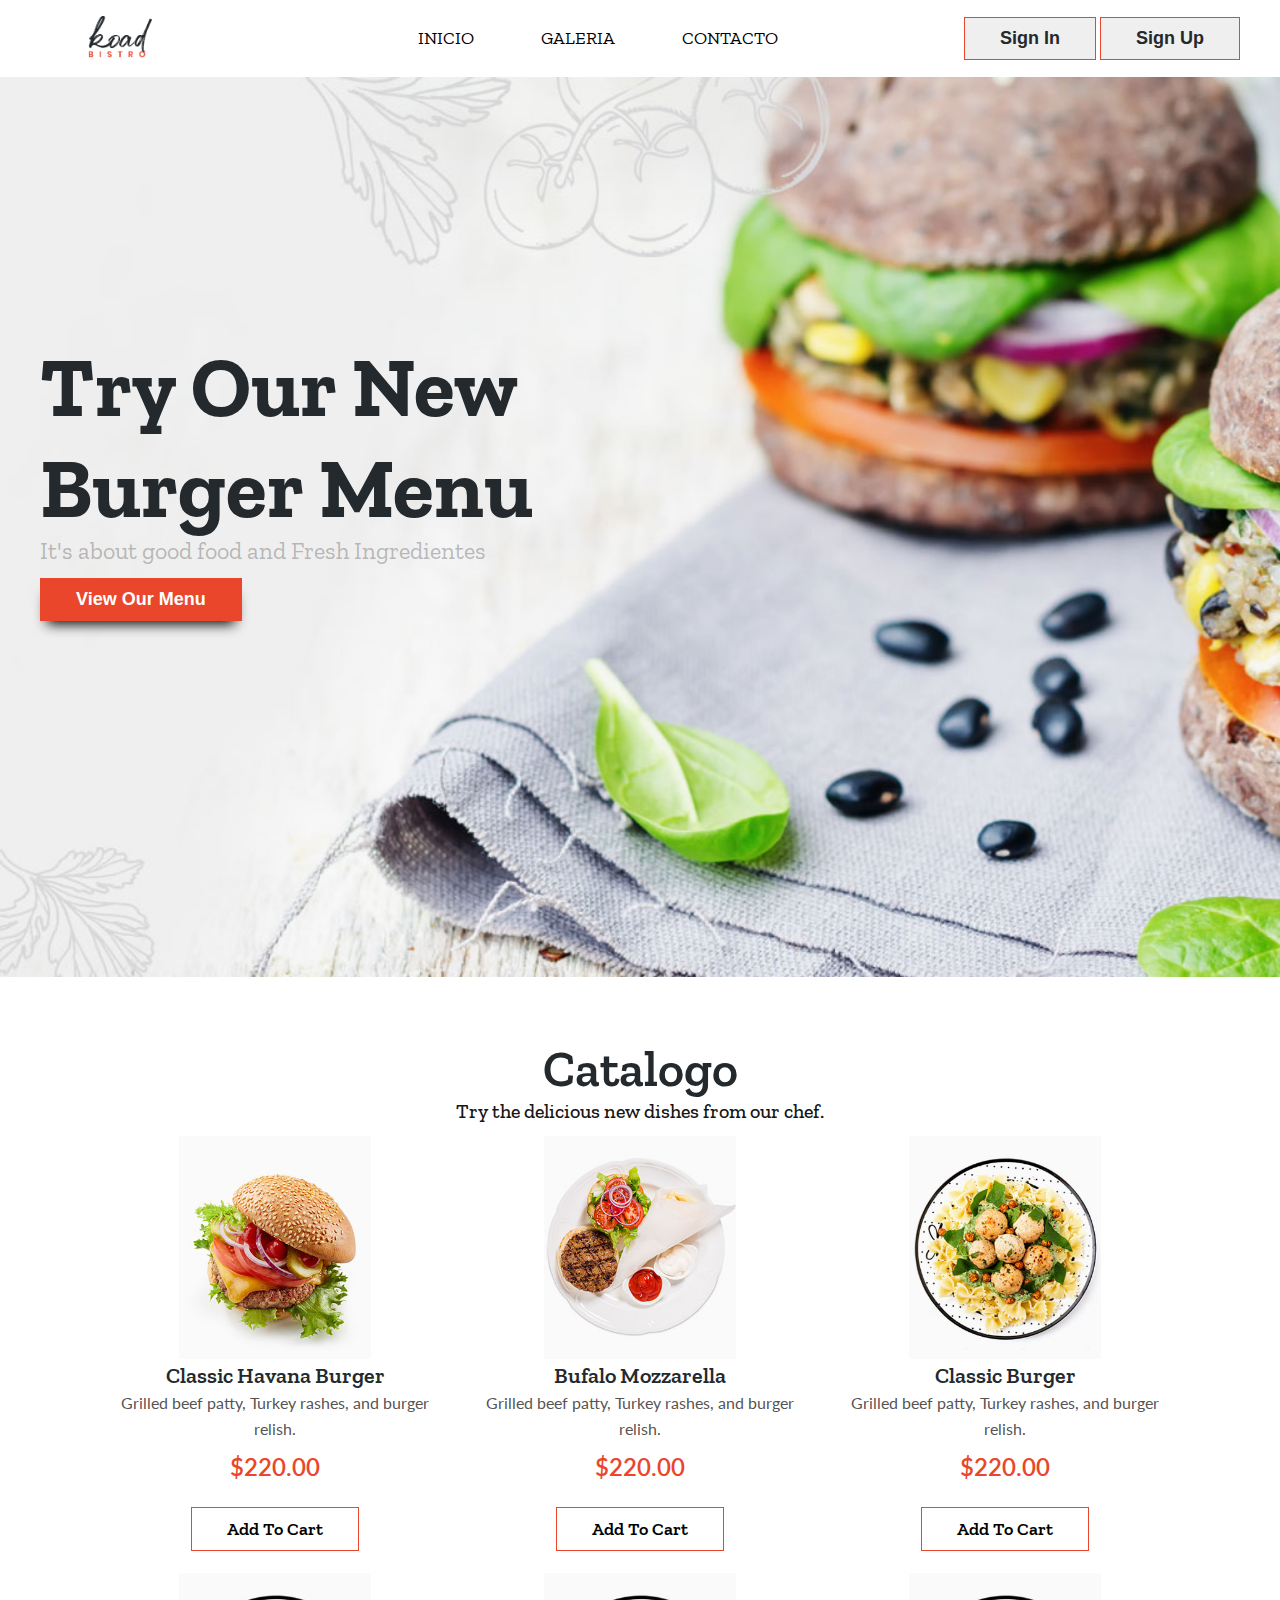
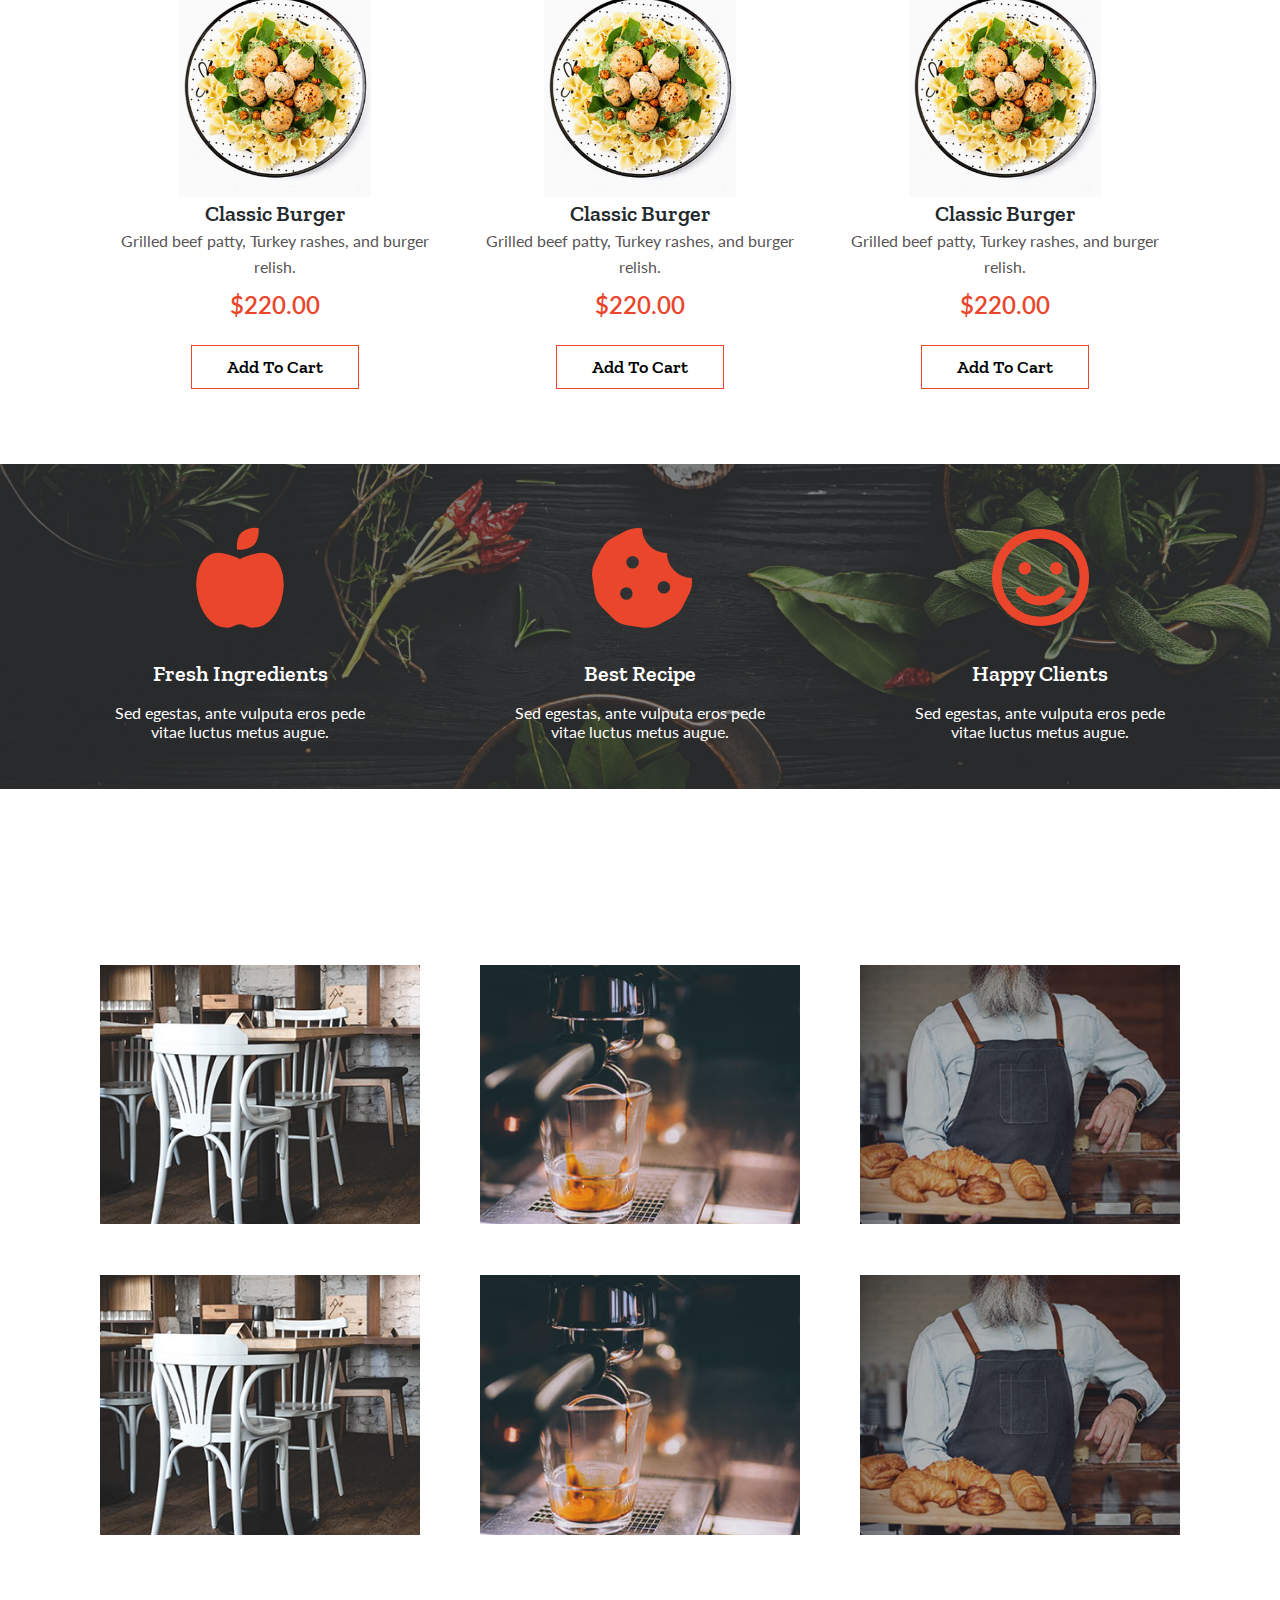
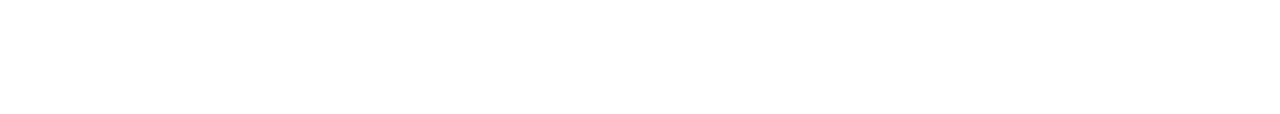
==== src/assets/index.html @ 3be5a8ef "a ver" ====
<!DOCTYPE html>
<html lang="en">
<head>
    <meta charset="UTF-8">
    <link rel="stylesheet" href="../assets/css/main.css">
    <link rel="stylesheet" href="https://cdnjs.cloudflare.com/ajax/libs/font-awesome/5.15.3/css/all.min.css">
    <title>Frontend Developer</title>
</head>
<body>
    <main id="top">
        <header>
            <div class="principalWrapper">
                <div class="logo">
                    <img src="../assets/img/logo.png" alt="">
                </div>
                <nav>
                    <ul>
                        <li><a href="">Inicio</a></li>
                        <li><a href="">Galeria</a></li>
                        <li><a href="">Contacto</a></li>
                    </ul>
                </nav>
                <div class="inicio">
                    <button><a href="">Sign In</a></button>
                    <button><a href="">Sign Up</a></button>

                </div>

                
            </div>
        </header>
        <section class="principal">
            <div class="principalWrapper">
                <div class="aboutContent">
                    <h1>
                        Try Our New <br> Burger Menu
                    </h1>
                    <p>
                        It's about good food and Fresh Ingredientes
                    </p>
                    <button><a href="">View Our Menu</a> </button>
                </div>
                
            </div>
        </section>
        <section class="listProducts">
            <div class="principalWrapper">
                <h2>Catalogo</h2>
                <p>Try the delicious new dishes from our chef.</p>
                <ul>
                    <li>
                        <div>
                            <img src="../assets/img/hambuerguesa.jpg" alt="">
                        </div>
                        <span>Classic Havana Burger</span>
                        <span>Grilled beef patty, Turkey rashes, and burger relish.</span>
                        <span>$220.00</span>
                        <button><a href="">Add To Cart</a> </button>
                    </li>

                    <li>
                        <div>
                            <img src="../assets/img/comida.jpg" alt="">
                        </div>
                        <span>Bufalo Mozzarella</span>
                        <span>Grilled beef patty, Turkey rashes, and burger relish.</span>
                        <span>$220.00</span>
                        <button><a href="">Add To Cart</a> </button>
                    </li>

                    <li>
                        <div>
                            <img src="../assets/img/buffalo.jpg" alt="">
                        </div>
                        <span>Classic Burger</span>
                        <span>Grilled beef patty, Turkey rashes, and burger relish.</span>
                        <span>$220.00</span>
                        <button><a href="">Add To Cart</a></button>
                    </li>
                    <li>
                        <div>
                            <img src="../assets/img/buffalo.jpg" alt="">
                        </div>
                        <span>Classic Burger</span>
                        <span>Grilled beef patty, Turkey rashes, and burger relish.</span>
                        <span>$220.00</span>
                        <button><a href="">Add To Cart</a></button>
                    </li>
                    <li>
                        <div>
                            <img src="../assets/img/buffalo.jpg" alt="">
                        </div>
                        <span>Classic Burger</span>
                        <span>Grilled beef patty, Turkey rashes, and burger relish.</span>
                        <span>$220.00</span>
                        <button><a href="">Add To Cart</a></button>
                    </li>
                    <li>
                        <div>
                            <img src="../assets/img/buffalo.jpg" alt="">
                        </div>
                        <span>Classic Burger</span>
                        <span>Grilled beef patty, Turkey rashes, and burger relish.</span>
                        <span>$220.00</span>
                        <button><a href="">Add To Cart</a></button>
                    </li>
                </ul>
            </div>
        </section>
        <section class="description" id="description">
            <div class="principalWrapper">
                <ul>
                    <li>
                        <div>
                            <i class="fas fa-apple-alt"></i>
                        </div>
                        <p>
                            Fresh Ingredients
                        </p>
                        <span>
                            Sed egestas, ante vulputa eros pede vitae luctus metus augue.
                        </span>
                    </li>
                    <li>
                        <div>
                            <i class="fas fa-cookie-bite"></i>
                        </div>
                        <p>
                            Best Recipe
                        </p>
                        <span>
                            Sed egestas, ante vulputa eros pede vitae luctus metus augue.
                        </span>
                    </li>
                    <li>
                        <div>
                            <i class="far fa-smile"></i>
                        </div>
                        <p>
                            Happy Clients
                        </p>
                        <span>
                            Sed egestas, ante vulputa eros pede vitae luctus metus augue.
                        </span>
                    </li>
                </ul>
            </div>
        </section>

        <section class="galeria">
            <div class="principalWrapper">
                <ul>
                    <li>
                        <div>
                            <img src="../assets/img/img2.jpg" alt="">
                        </div>
                    </li>
                    <li>
                        <div>
                            <img src="../assets/img/img1.jpg" alt="">
                        </div>
                    </li>
                    <li>
                        <div>
                            <img src="../assets/img/img3.jpg" alt="">
                        </div>
                    </li>
                    <li>
                        <div>
                            <img src="../assets/img/img2.jpg" alt="">
                        </div>
                    </li>
                    <li>
                        <div>
                            <img src="../assets/img/img1.jpg" alt="">
                        </div>
                    </li>
                    <li>
                        <div>
                            <img src="../assets/img/img3.jpg" alt="">
                        </div>
                    </li>
                </ul>
        
                </div>
            </div>
        </section>
        <a class="pokeball" href="#top">
           
        </a>
    </main>
</body>
</html>
---- src/assets/css/main.css ----
@import url("https://fonts.googleapis.com/css2?family=Lato&display=swap");
@import url("https://fonts.googleapis.com/css2?family=Zilla+Slab&display=swap");
@import url("https://fonts.googleapis.com/css2?family=Zilla+Slab:wght@600&display=swap");
* {
  margin: 0;
  padding: 0;
  box-sizing: border-box; }

* img {
  width: 100%;
  height: auto; }

body {
  width: 100vw;
  max-width: 100%;
  max-height: 100%;
  font-family: 'Lato', sans-serif; }

html {
  scroll-behavior: smooth; }

li {
  list-style: none; }

a {
  text-decoration: none; }

main {
  width: 100%;
  height: 100%; }

.pokeball div {
  width: 4rem;
  position: fixed;
  right: 0;
  bottom: 0;
  z-index: 1; }

@media (min-width: 200px) {
  .principalWrapper {
    width: 100%; } }

@media (min-width: 1200px) {
  .principalWrapper {
    width: 1200px; } }

header {
  display: flex;
  justify-content: center;
  background-color: white;
  padding: 1rem 2rem; }
  header .principalWrapper {
    display: flex;
    flex-direction: row;
    justify-content: space-between;
    align-items: center; }
    @media (min-width: 1200px) {
      header .principalWrapper {
        width: 1200px; } }
    header .principalWrapper .logo {
      width: 4rem;
      height: auto;
      margin-left: 3rem; }
    header .principalWrapper nav {
      width: 30%;
      margin-left: 5rem; }
      header .principalWrapper nav ul {
        display: flex;
        flex-direction: row;
        justify-content: space-between;
        align-items: center; }
      header .principalWrapper nav li {
        text-transform: uppercase; }
        header .principalWrapper nav li a {
          font-family: 'Zilla Slab', serif;
          font-size: 18px;
          color: black; }
    header .principalWrapper .inicio button {
      font-size: 18px;
      padding: 10px 35px;
      border: 1px solid #ea462b;
      font-weight: 600;
      transition: all 0.2s ease-in-out;
      -moz-transition: all 0.2s ease-in-out;
      -webkit-transition: all 0.2s ease-in-out;
      -o-transition: all 0.2s ease-in-out;
      margin: 0; }
      header .principalWrapper .inicio button a {
        color: #23292c; }
    header .principalWrapper .inicio button:hover {
      background-color: #ea462b;
      color: white; }
      header .principalWrapper .inicio button:hover a:hover {
        color: white; }

.principal {
  display: flex;
  justify-content: center;
  padding: 1rem;
  background-image: url("../img/slide2.jpg");
  background-position: center;
  background-size: cover;
  height: 100vh;
  align-items: center; }
  @media (min-width: 200px) {
    .principal .principalWrapper {
      display: flex;
      flex-direction: column;
      justify-content: center;
      align-items: center; } }
  @media (min-width: 1200px) {
    .principal .principalWrapper {
      display: flex;
      flex-direction: row;
      justify-content: space-between;
      align-items: center; } }
  .principal .aboutContent {
    width: 100%;
    margin-bottom: 6rem; }
    .principal .aboutContent h1 {
      font-family: 'Zilla Slab', serif;
      font-size: 84px;
      color: #23292c; }
    .principal .aboutContent p {
      font-family: 'Zilla Slab', serif;
      color: #77777777;
      font-size: 24px;
      line-height: 23px;
      margin-bottom: 1rem; }
    .principal .aboutContent button {
      color: #ffffff;
      font-size: 18px;
      padding: 10px 35px;
      background: #ea462b;
      font-weight: 600;
      transition: all 0.2s ease-in-out;
      -moz-transition: all 0.2s ease-in-out;
      -webkit-transition: all 0.2s ease-in-out;
      -o-transition: all 0.2s ease-in-out;
      margin: 0;
      -webkit-box-shadow: 0px 10px 13px -7px #000000, 5px 5px 15px 5px rgba(0, 0, 0, 0);
      box-shadow: 0px 10px 13px -7px #000000, 5px 5px 15px 5px rgba(0, 0, 0, 0);
      border: 1px solid #ea462b; }
      .principal .aboutContent button a {
        color: #ffffff; }

.listProducts {
  display: flex;
  flex-direction: column;
  justify-content: center;
  align-items: center;
  padding: 4rem 0rem;
  text-align: center; }
  .listProducts .principalWrapper {
    display: flex;
    flex-direction: column;
    justify-content: center;
    align-items: center; }
  .listProducts h2 {
    font-family: 'Zilla Slab', serif;
    color: #23292c;
    line-height: 56px;
    font-weight: 600;
    font-size: 50px; }
  .listProducts p {
    font-family: 'Zilla Slab', serif;
    font-weight: 500;
    line-height: 28px;
    color: #000000ea;
    font-size: 20px; }
  .listProducts ul {
    width: 90%;
    display: flex;
    flex-direction: row;
    justify-content: space-between;
    align-items: center;
    flex-wrap: wrap; }
    @media (max-width: 1200px) {
      .listProducts ul {
        display: flex;
        flex-direction: row;
        justify-content: center;
        align-items: center;
        flex-wrap: wrap; } }
    @media (max-width: 570px) {
      .listProducts ul {
        display: flex;
        flex-direction: column;
        justify-content: center;
        align-items: center;
        flex-wrap: wrap; } }
    .listProducts ul li {
      flex: 0 0 350px;
      display: flex;
      flex-direction: column;
      justify-content: center;
      align-items: center;
      border-radius: 3rem;
      padding: 11px; }
    .listProducts ul div {
      width: 12rem;
      height: auto; }
    .listProducts ul span:nth-of-type(1) {
      font-family: 'Zilla Slab', serif;
      font-weight: 600;
      line-height: 28px;
      color: #23292c;
      font-size: 22px; }
    .listProducts ul span:nth-of-type(2) {
      font-family: 'Lato', sans-serif;
      font-weight: 400;
      line-height: 26px;
      color: #383434db;
      font-size: 16px;
      width: 100%; }
    .listProducts ul span:nth-of-type(3) {
      color: #ea462b;
      display: block;
      font-size: 24px;
      font-weight: 600;
      margin-top: 10px;
      margin-bottom: 10px; }
    .listProducts ul button {
      font-size: 18px;
      padding: 10px 35px;
      background: #ffffff;
      font-weight: 600;
      transition: all 0.2s ease-in-out;
      -moz-transition: all 0.2s ease-in-out;
      -webkit-transition: all 0.2s ease-in-out;
      -o-transition: all 0.2s ease-in-out;
      margin: 0;
      border: 1px solid #ea462b;
      margin-top: 1rem; }
      .listProducts ul button a {
        color: #000000;
        font-family: 'Zilla Slab', serif; }
    .listProducts ul button:hover {
      background: #ea462b; }
      .listProducts ul button:hover a:hover {
        color: #ffffff; }

.description {
  display: flex;
  flex-direction: column;
  justify-content: center;
  align-items: center;
  padding: 3rem 0rem;
  background-image: url("../img/banner2.jpg");
  background-position: center;
  background-repeat: no-repeat;
  background-size: cover; }
  .description .principalWrapper {
    display: flex;
    flex-direction: column;
    justify-content: center;
    align-items: center; }
  .description ul {
    width: 100%;
    display: flex;
    justify-content: space-between; }
    @media (max-width: 1200px) {
      .description ul {
        flex-direction: column; } }
    .description ul li {
      display: flex;
      flex-direction: column;
      justify-content: center;
      align-items: center;
      text-align: center;
      background-color: white;
      background: transparent; }
      @media (max-width: 1200px) {
        .description ul li {
          margin-bottom: 4rem; } }
      .description ul li i {
        font-size: 100px; }
        .description ul li i:nth-child(1) {
          color: #ea462b;
          margin-top: 1rem; }
      .description ul li div {
        width: 6rem; }
      .description ul li p {
        margin-top: 2rem;
        font-size: 22px;
        margin-bottom: 1rem;
        font-family: 'Zilla Slab', serif;
        font-weight: 600;
        color: #ffffff; }
        @media (max-width: 1200px) {
          .description ul li p {
            font-size: 2rem; } }
      .description ul li span {
        width: 70%;
        font-family: 'Lato', sans-serif;
        font-weight: 400;
        color: #ffffff;
        font-size: 16px; }

.galeria {
  display: flex;
  flex-direction: column;
  justify-content: center;
  align-items: center;
  background: #ffffff;
  padding: 8rem 0;
  text-align: center; }
  .galeria .principalWrapper {
    display: flex;
    flex-direction: column;
    justify-content: center;
    align-items: center; }
  .galeria ul {
    width: 100%;
    margin-top: 3rem;
    display: flex;
    flex-direction: row;
    justify-content: space-evenly;
    align-items: center;
    flex-wrap: wrap; }
    @media (max-width: 1200px) {
      .galeria ul {
        display: flex;
        flex-direction: row;
        justify-content: center;
        align-items: center;
        flex-wrap: wrap; } }
    @media (max-width: 575px) {
      .galeria ul {
        display: flex;
        flex-direction: column;
        justify-content: center;
        align-items: center;
        flex-wrap: wrap; } }
    .galeria ul li {
      flex: 0 0 270px;
      display: flex;
      flex-direction: column;
      justify-content: center;
      align-items: center;
      background: #ffffff;
      margin-bottom: 3rem;
      position: relative; }
      @media (max-width: 1200px) {
        .galeria ul li {
          width: 400px;
          flex: 0 0 370px; } }
      @media (max-width: 575px) {
        .galeria ul li {
          width: 200px;
          flex: 0 0 170px; } }
      .galeria ul li div {
        width: 20rem;
        height: auto; }
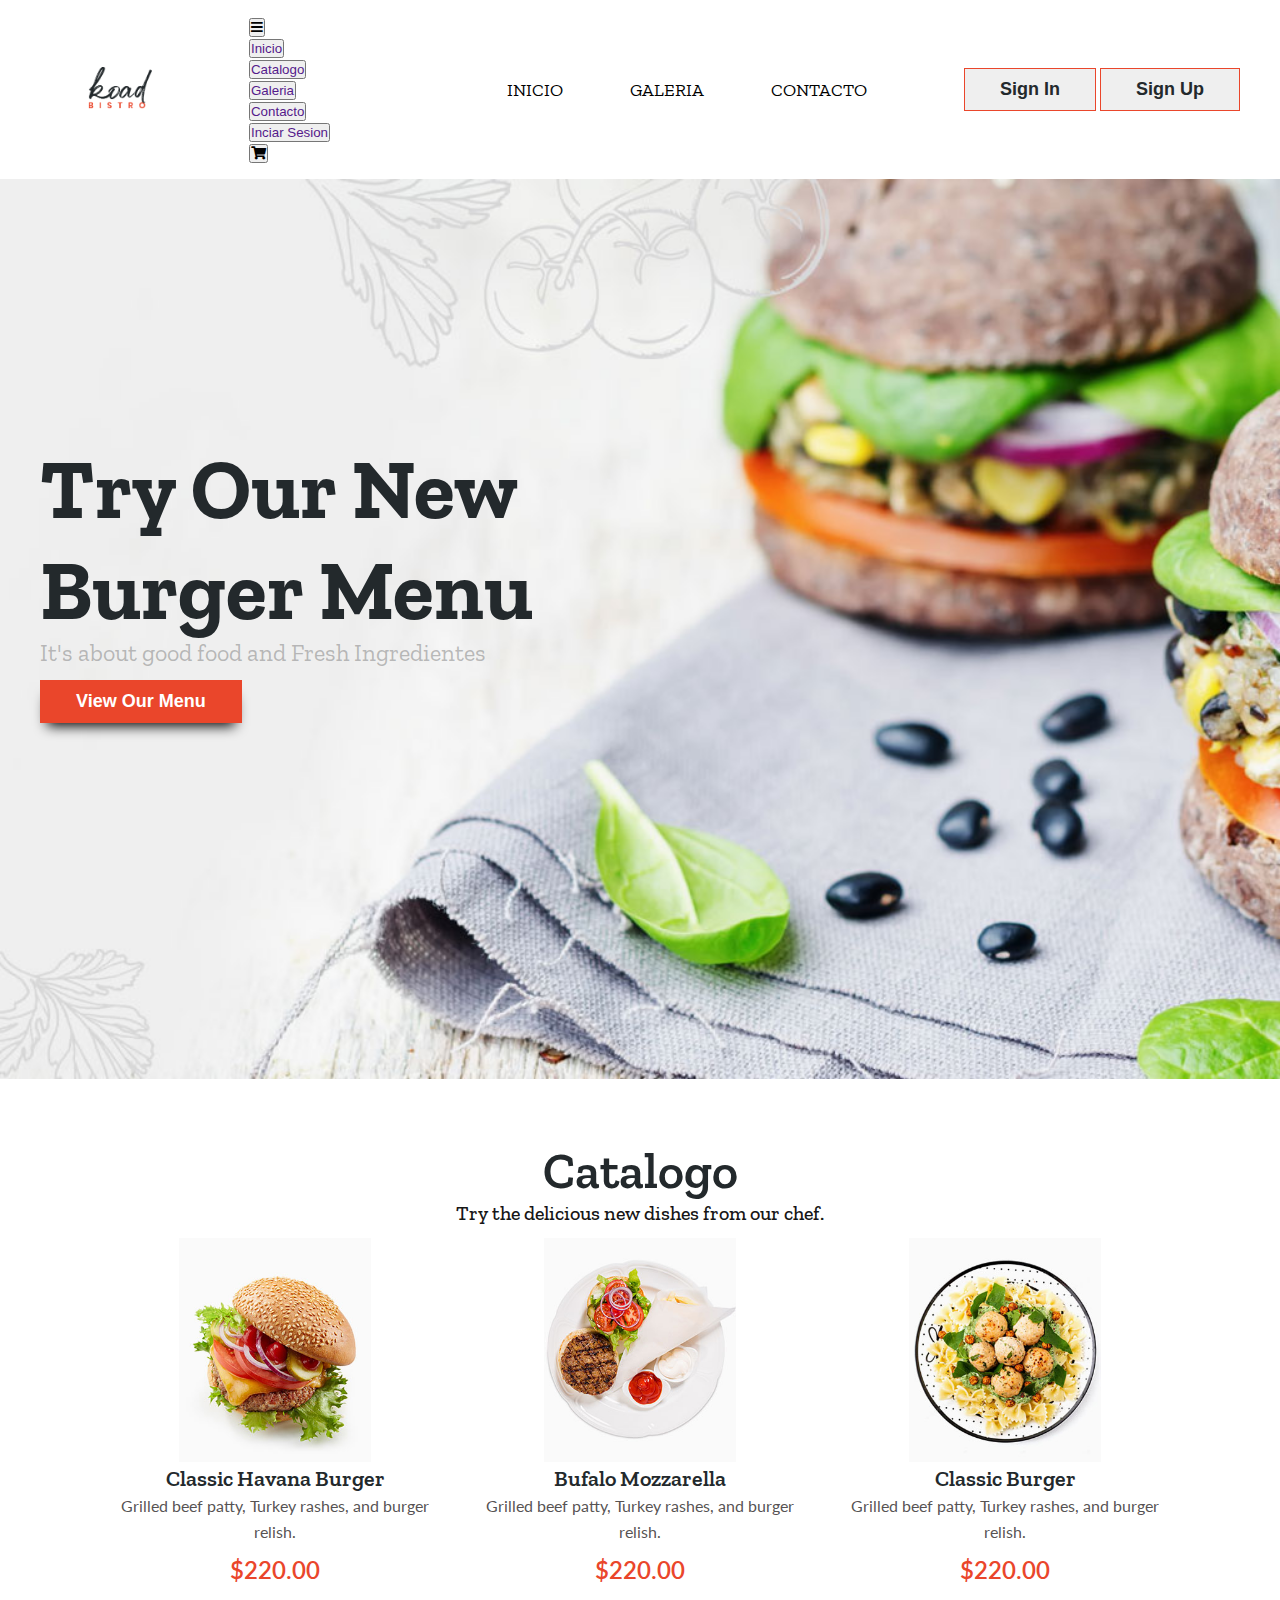
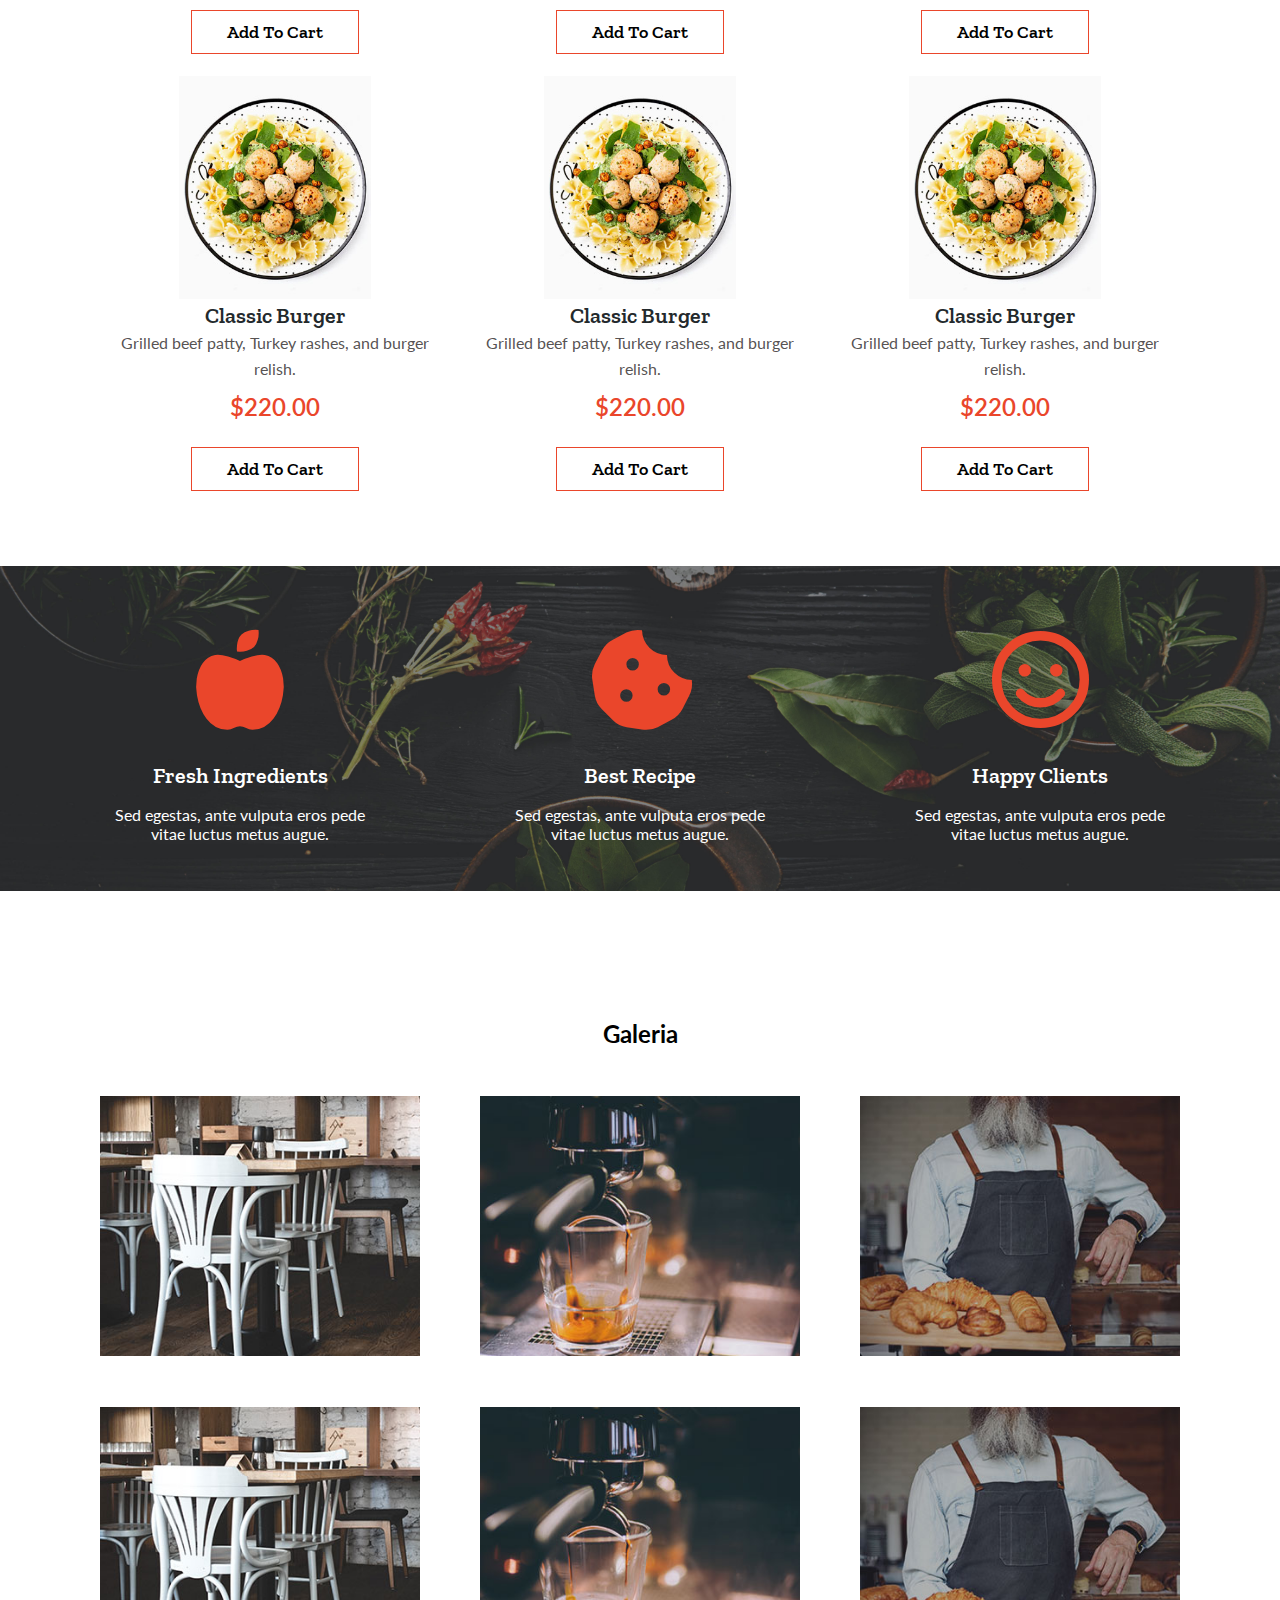
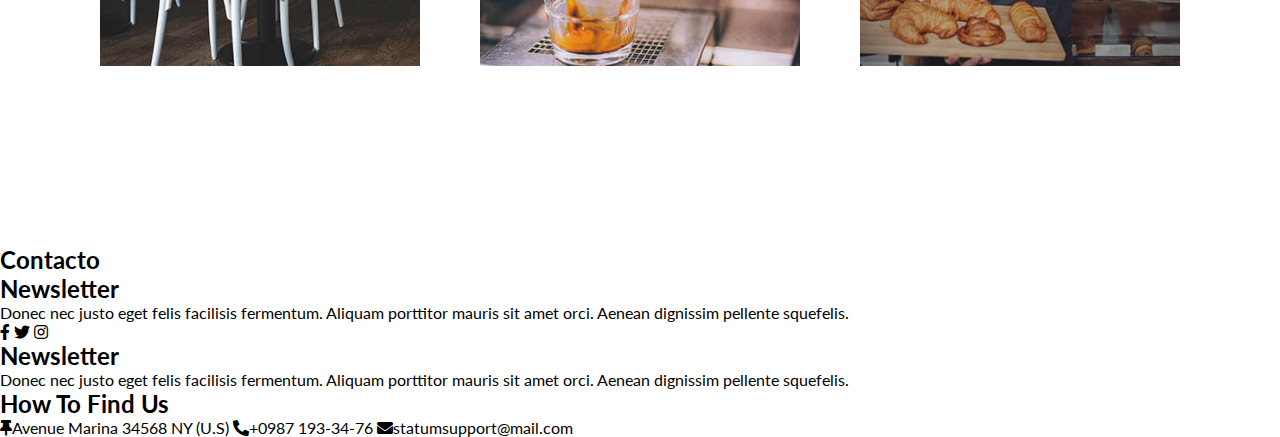
==== commit ab5054b3: "comida-landing" ====
--- a/src/assets/index.html
+++ b/src/assets/index.html
@@ -3,7 +3,9 @@
 <head>
     <meta charset="UTF-8">
     <link rel="stylesheet" href="../assets/css/main.css">
+    <link rel="stylesheet" href="./css/main.css">
     <link rel="stylesheet" href="https://cdnjs.cloudflare.com/ajax/libs/font-awesome/5.15.3/css/all.min.css">
+    <link href="https://cdn.jsdelivr.net/npm/bootstrap@5.0.2/dist/css/bootstrap.min.css" rel="stylesheet" integrity="sha384-EVSTQN3/azprG1Anm3QDgpJLIm9Nao0Yz1ztcQTwFspd3yD65VohhpuuCOmLASjC" crossorigin="anonymous">
     <title>Frontend Developer</title>
 </head>
 <body>
@@ -13,23 +15,40 @@
                 <div class="logo">
                     <img src="../assets/img/logo.png" alt="">
                 </div>
+
+                <div class="dropdown">
+                    <button class="btn dropdown-toggle" type="button" id="dropdownMenu2" data-bs-toggle="dropdown" aria-expanded="false">
+                        <i class="fas fa-bars"></i>
+                    </button>
+                    <ul class="dropdown-menu" aria-labelledby="dropdownMenu2">
+                      <li><button class="dropdown-item" type="button"> <a href="">Inicio</a> </button></li>
+                      <li><button class="dropdown-item" type="button"> <a href="">Catalogo</a> </button></li>
+                      <li><button class="dropdown-item" type="button"> <a href="">Galeria</a> </button></li>
+                      <li><button class="dropdown-item" type="button"> <a href="">Contacto</a> </button></li>
+                      <li><button class="dropdown-item" type="button"> <a href="">Inciar Sesion</a> </button></li>
+                    </ul>
+                    <button class="btn" type="button" id="dropdownMenu2" data-bs-toggle="dropdown" aria-expanded="false">
+                        <i class="fas fa-shopping-cart"></i>
+                    </button>
+                  </div>
+
                 <nav>
                     <ul>
-                        <li><a href="">Inicio</a></li>
-                        <li><a href="">Galeria</a></li>
-                        <li><a href="">Contacto</a></li>
+                        <li><a href="#inicio">Inicio</a></li>
+                        <li><a href="#galeria">Galeria</a></li>
+                        <li><a href="#contacto">Contacto</a></li>
                     </ul>
                 </nav>
                 <div class="inicio">
-                    <button><a href="">Sign In</a></button>
-                    <button><a href="">Sign Up</a></button>
+                    <button><a href="../assets/web-node-template-main/src/assets/index.html" target="_blanck">Sign In</a></button>
+                    <button><a href="../assets/web-node-template-main/src/assets/index.html">Sign Up</a></button>
 
                 </div>
 
                 
             </div>
         </header>
-        <section class="principal">
+        <section class="principal" id="inicio">
             <div class="principalWrapper">
                 <div class="aboutContent">
                     <h1>
@@ -147,8 +166,13 @@
             </div>
         </section>
 
-        <section class="galeria">
-            <div class="principalWrapper">
+        <section class="galeria" id="galeria">
+            <div class="principalWrapper">
+                <div>
+                    <h2>
+                        Galeria
+                    </h2>
+                </div>
                 <ul>
                     <li>
                         <div>
@@ -185,9 +209,46 @@
                 </div>
             </div>
         </section>
+        <section class="contacto">
+            <div class="principalWrapper" id="contacto">
+                <div>
+                    <h2>Contacto</h2>
+                </div>
+                <ul>
+                    <li>
+                        <h2>Newsletter</h2>
+                        <span>Donec nec justo eget felis facilisis fermentum. Aliquam porttitor mauris sit amet orci. Aenean dignissim pellente squefelis.</span>
+                        <div class="logo2">
+                            <i class="fab fa-facebook-f"></i>
+                            <i class="fab fa-twitter"></i>
+                            <i class="fab fa-instagram"></i>
+                        </div>
+                        
+                    </li>
+                    <li>
+                        <h2>Newsletter</h2>
+                        <span>Donec nec justo eget felis facilisis fermentum. Aliquam porttitor mauris sit amet orci. Aenean dignissim pellente squefelis.</span>
+                    </li>
+                    <li>
+                        <h2>How To Find Us</h2>
+                        <span><i class="fas fa-thumbtack"></i>Avenue Marina 34568 NY (U.S)</span>
+                        <span><i class="fas fa-phone-alt"></i>+0987 193-34-76</span>
+                        <span><i class="fas fa-envelope"></i>statumsupport@mail.com</span>
+
+                        <i></i>
+                    </li>
+                </ul>
+
+            </div>
+        </section>
         <a class="pokeball" href="#top">
+            <div>
+                <img src="../assets/img/logo.wpp.png" alt="">
+                
+            </div>
            
         </a>
+        <script src="https://cdn.jsdelivr.net/npm/bootstrap@5.0.2/dist/js/bootstrap.bundle.min.js" integrity="sha384-MrcW6ZMFYlzcLA8Nl+NtUVF0sA7MsXsP1UyJoMp4YLEuNSfAP+JcXn/tWtIaxVXM" crossorigin="anonymous"></script>
     </main>
 </body>
 </html>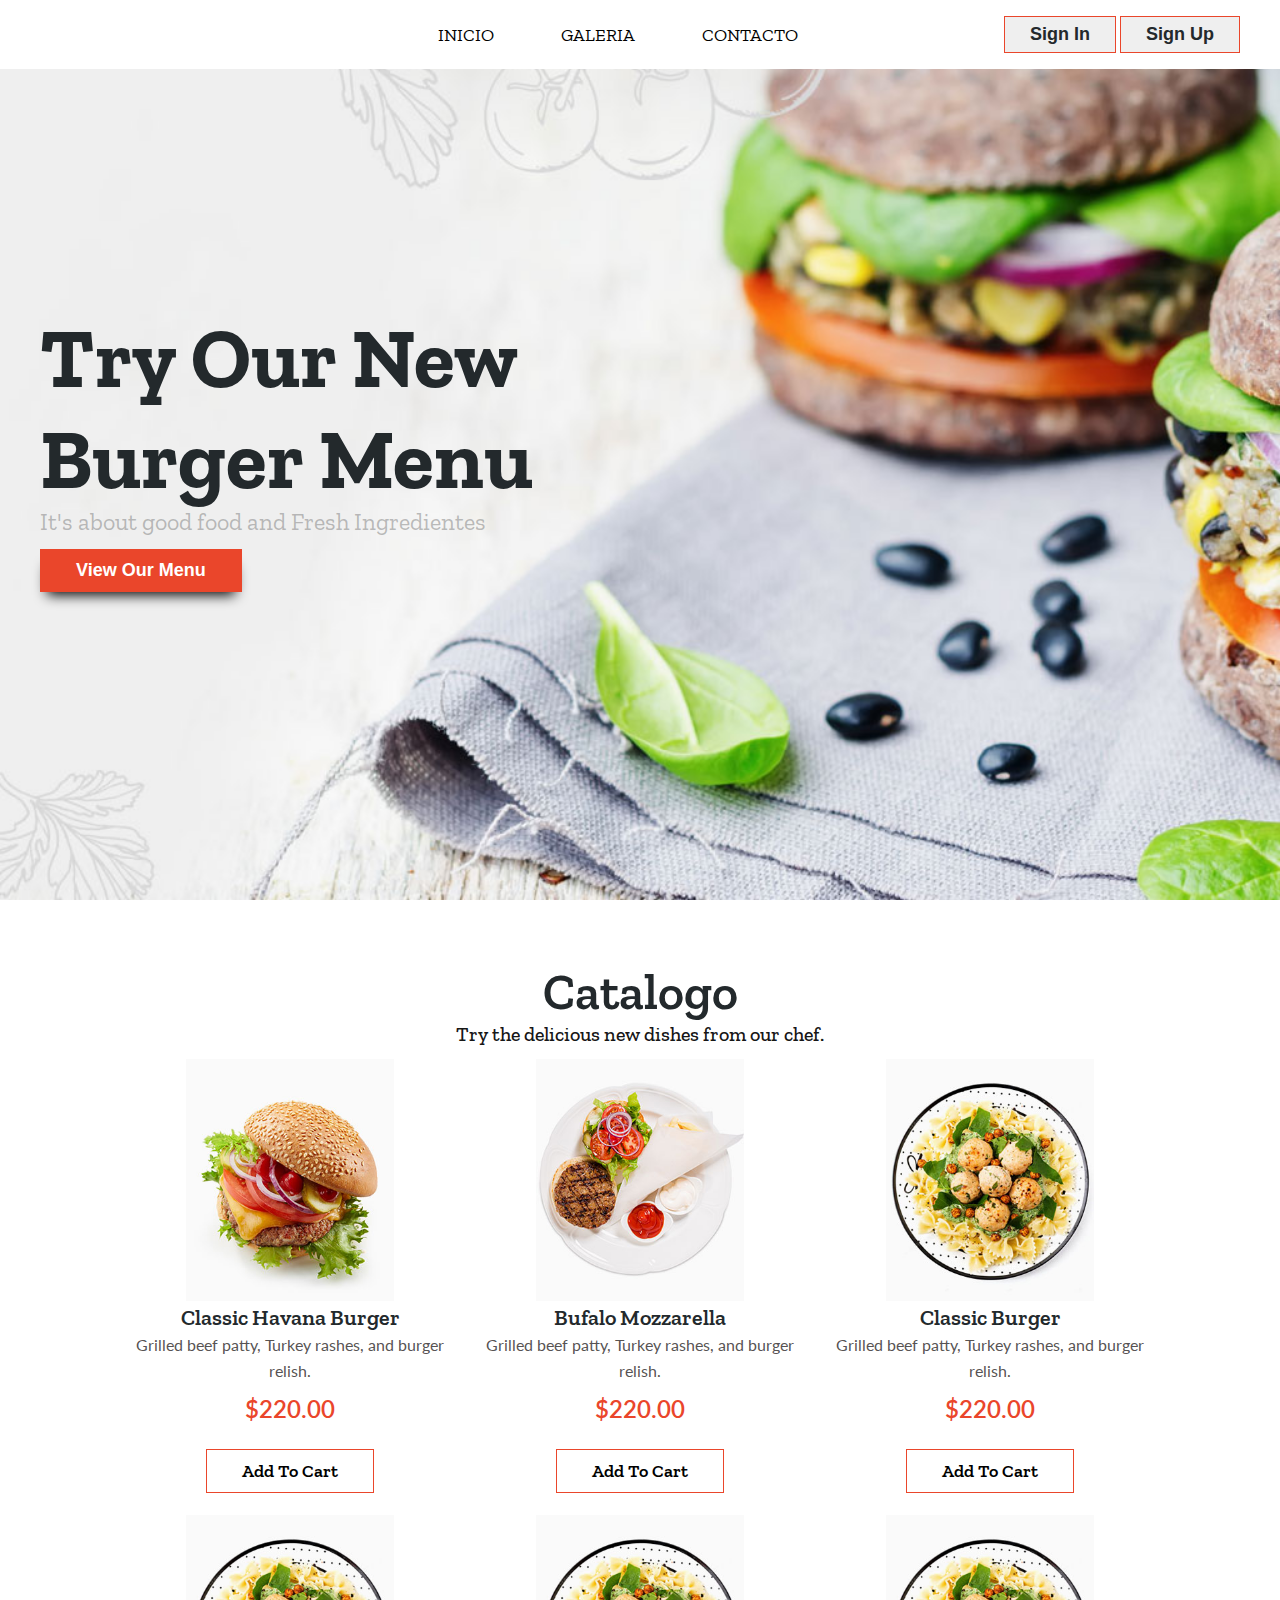
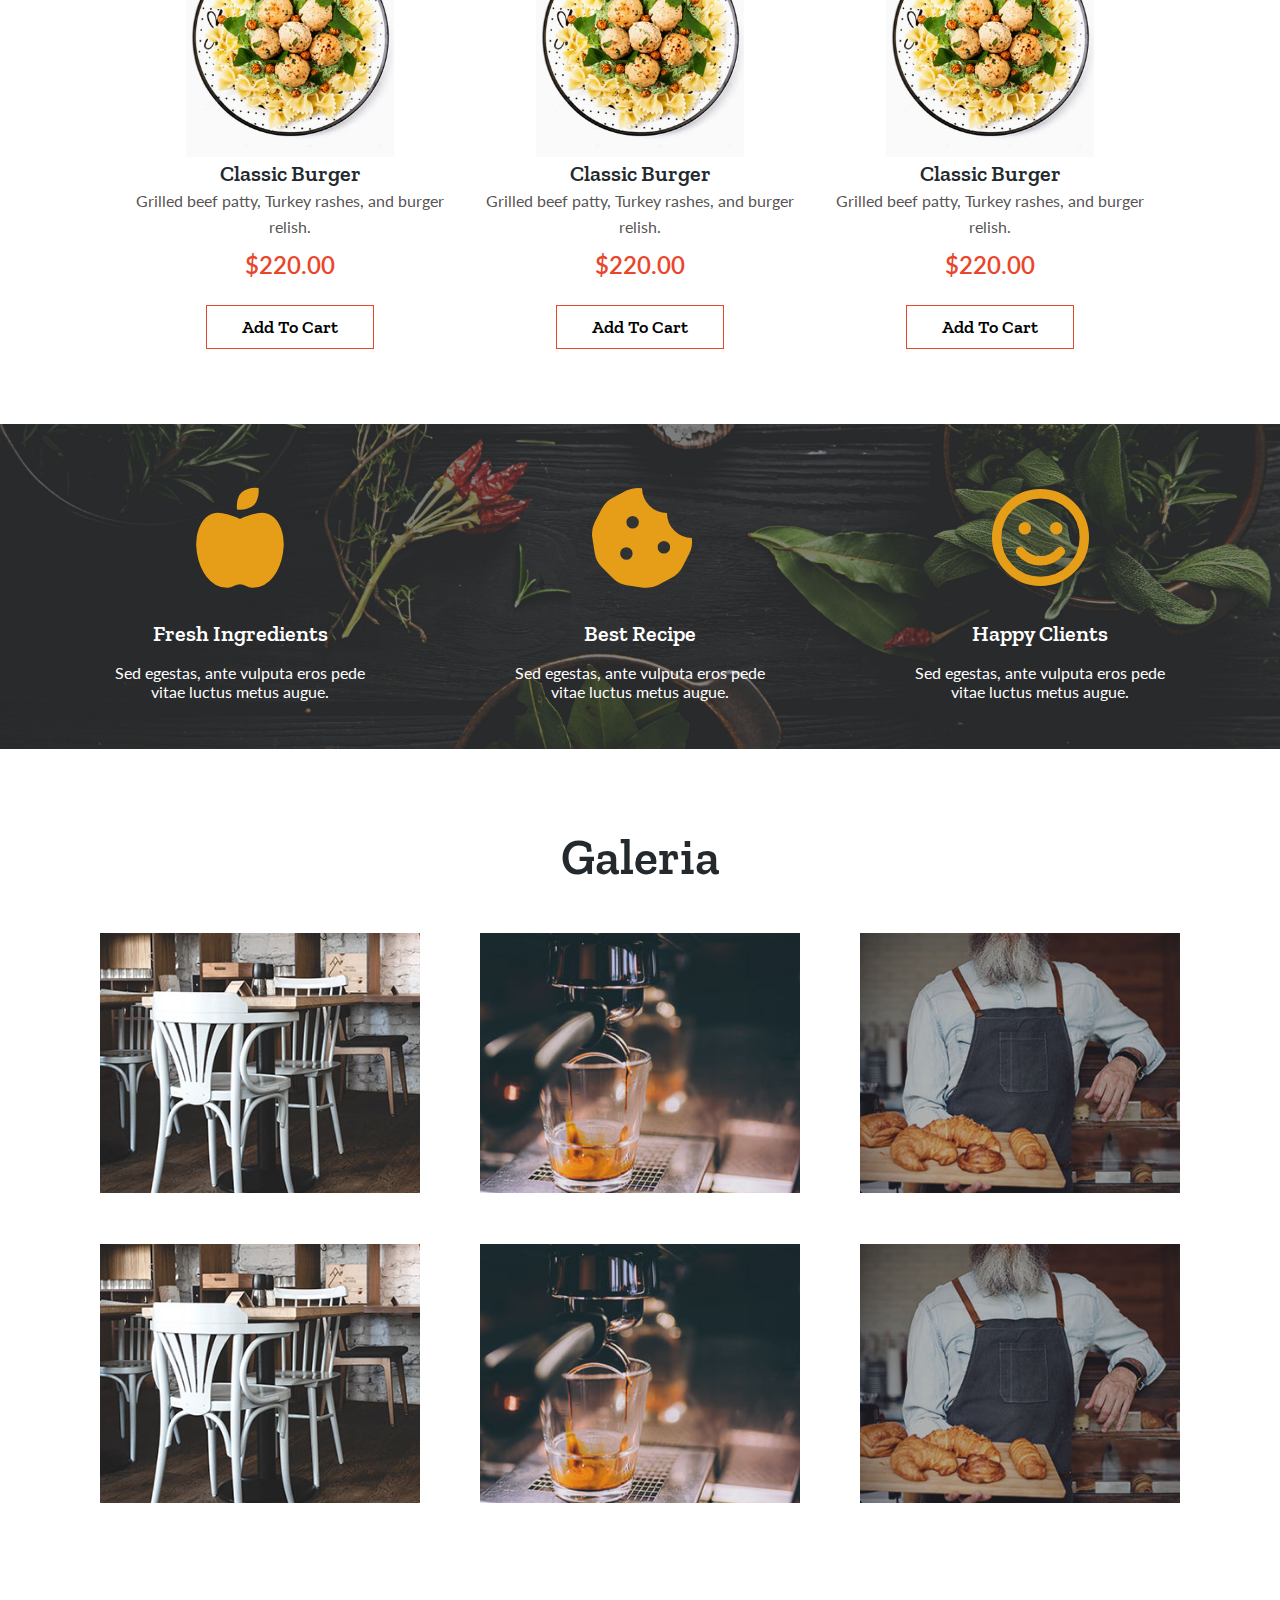
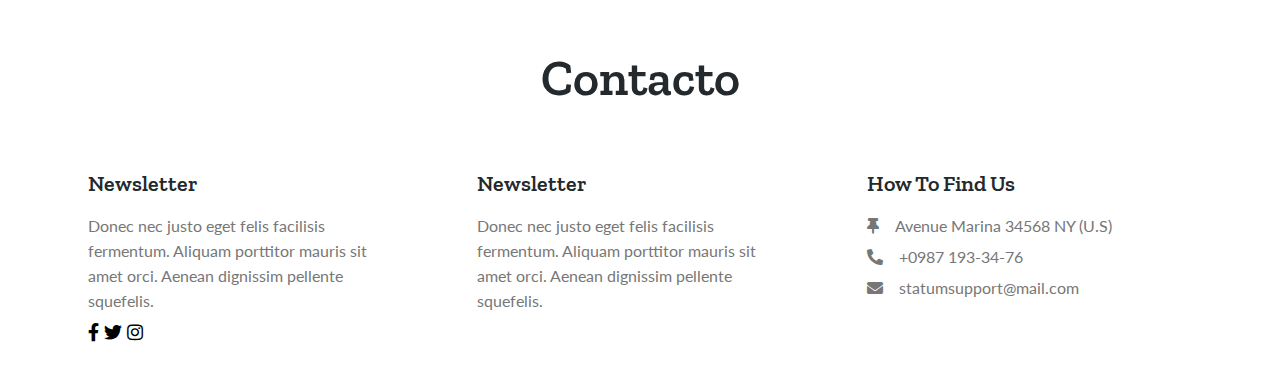
==== commit 5c574fdf: "otra" ====
--- a/src/assets/index.html
+++ b/src/assets/index.html
@@ -13,7 +13,7 @@
         <header>
             <div class="principalWrapper">
                 <div class="logo">
-                    <img src="../assets/img/logo.png" alt="">
+                    <img src="../img/logo.png" alt="">
                 </div>
 
                 <div class="dropdown">
--- a/src/assets/css/main.css
+++ b/src/assets/css/main.css
@@ -30,7 +30,7 @@
   height: 100%; }
 
 .pokeball div {
-  width: 4rem;
+  width: 3rem;
   position: fixed;
   right: 0;
   bottom: 0;
@@ -42,56 +42,81 @@
 
 @media (min-width: 1200px) {
   .principalWrapper {
-    width: 1200px; } }
+    width: 1200px; }
+    .principalWrapper .dropdown {
+      display: none; } }
 
 header {
   display: flex;
   justify-content: center;
   background-color: white;
-  padding: 1rem 2rem; }
+  padding: 1rem 2rem;
+  position: fixed;
+  z-index: 1;
+  width: 100%; }
   header .principalWrapper {
     display: flex;
     flex-direction: row;
     justify-content: space-between;
     align-items: center; }
-    @media (min-width: 1200px) {
-      header .principalWrapper {
-        width: 1200px; } }
-    header .principalWrapper .logo {
-      width: 4rem;
-      height: auto;
-      margin-left: 3rem; }
-    header .principalWrapper nav {
-      width: 30%;
-      margin-left: 5rem; }
-      header .principalWrapper nav ul {
-        display: flex;
-        flex-direction: row;
-        justify-content: space-between;
-        align-items: center; }
-      header .principalWrapper nav li {
-        text-transform: uppercase; }
-        header .principalWrapper nav li a {
-          font-family: 'Zilla Slab', serif;
-          font-size: 18px;
-          color: black; }
-    header .principalWrapper .inicio button {
+    @media (max-width: 1200px) {
+      header .principalWrapper nav {
+        display: none; }
+      header .principalWrapper .inicio {
+        display: none; }
+      header .principalWrapper .logo {
+        width: 10rem; }
+      header .principalWrapper .dropdown button {
+        font-size: 2.2rem; }
+      header .principalWrapper .dropdown ul {
+        background: #ea462b; }
+        header .principalWrapper .dropdown ul li a {
+          color: #ffffff;
+          text-decoration: none; }
+        header .principalWrapper .dropdown ul a:hover {
+          color: black; } }
+
+.logo {
+  width: 4rem;
+  height: auto;
+  margin-left: 3rem; }
+
+nav {
+  width: 30%;
+  margin-left: 5rem; }
+  nav ul {
+    display: flex;
+    flex-direction: row;
+    justify-content: space-between;
+    align-items: center;
+    margin: 0px; }
+  nav li {
+    text-transform: uppercase; }
+    nav li a {
+      font-family: 'Zilla Slab', serif;
       font-size: 18px;
-      padding: 10px 35px;
-      border: 1px solid #ea462b;
-      font-weight: 600;
-      transition: all 0.2s ease-in-out;
-      -moz-transition: all 0.2s ease-in-out;
-      -webkit-transition: all 0.2s ease-in-out;
-      -o-transition: all 0.2s ease-in-out;
-      margin: 0; }
-      header .principalWrapper .inicio button a {
-        color: #23292c; }
-    header .principalWrapper .inicio button:hover {
-      background-color: #ea462b;
-      color: white; }
-      header .principalWrapper .inicio button:hover a:hover {
-        color: white; }
+      color: black;
+      text-decoration: none; }
+
+.inicio button {
+  font-size: 18px;
+  padding: 7px 25px;
+  border: 1px solid #ea462b;
+  font-weight: 600;
+  transition: all 0.2s ease-in-out;
+  -moz-transition: all 0.2s ease-in-out;
+  -webkit-transition: all 0.2s ease-in-out;
+  -o-transition: all 0.2s ease-in-out;
+  margin: 0; }
+  .inicio button a {
+    color: #23292c;
+    text-decoration: none; }
+
+.inicio button:hover {
+  background-color: #ea462b;
+  color: white; }
+  .inicio button:hover a:hover {
+    color: white; }
 
 .principal {
   display: flex;
@@ -102,47 +127,73 @@
   background-size: cover;
   height: 100vh;
   align-items: center; }
-  @media (min-width: 200px) {
+  @media (max-width: 1200px) {
+    .principal {
+      display: flex;
+      justify-content: center;
+      padding: 1rem;
+      background-image: url("../img/slide2.jpg");
+      background-position: center;
+      background-size: cover;
+      height: 70vh;
+      align-items: center; } }
+  @media (max-width: 1200px) {
     .principal .principalWrapper {
       display: flex;
       flex-direction: column;
       justify-content: center;
+      align-items: center;
+      text-align: center;
+      align-items: center;
+      padding: 1rem; } }
+  @media (max-width: 1200px) {
+    .principal .principalWrapper .aboutContent {
+      display: flex;
+      flex-direction: column;
+      justify-content: center;
+      align-items: center;
+      margin: 5rem;
+      text-align: center;
       align-items: center; } }
-  @media (min-width: 1200px) {
-    .principal .principalWrapper {
-      display: flex;
-      flex-direction: row;
-      justify-content: space-between;
-      align-items: center; } }
-  .principal .aboutContent {
-    width: 100%;
-    margin-bottom: 6rem; }
-    .principal .aboutContent h1 {
-      font-family: 'Zilla Slab', serif;
-      font-size: 84px;
-      color: #23292c; }
-    .principal .aboutContent p {
-      font-family: 'Zilla Slab', serif;
-      color: #77777777;
-      font-size: 24px;
-      line-height: 23px;
-      margin-bottom: 1rem; }
-    .principal .aboutContent button {
+  .principal h1 {
+    font-family: 'Zilla Slab', serif;
+    font-size: 84px;
+    color: #23292c; }
+    @media (max-width: 1200px) {
+      .principal h1 {
+        font-size: 130px; } }
+  .principal p {
+    font-family: 'Zilla Slab', serif;
+    color: #77777777;
+    font-size: 24px;
+    line-height: 23px;
+    margin-bottom: 1rem; }
+    @media (max-width: 1200px) {
+      .principal p {
+        font-size: 50px;
+        line-height: 53px; } }
+  .principal button {
+    color: #ffffff;
+    font-size: 18px;
+    padding: 10px 35px;
+    background: #ea462b;
+    font-weight: 600;
+    transition: all 0.2s ease-in-out;
+    -moz-transition: all 0.2s ease-in-out;
+    -webkit-transition: all 0.2s ease-in-out;
+    -o-transition: all 0.2s ease-in-out;
+    margin: 0;
+    -webkit-box-shadow: 0px 10px 13px -7px #000000, 5px 5px 15px 5px rgba(0, 0, 0, 0);
+    box-shadow: 0px 10px 13px -7px #000000, 5px 5px 15px 5px rgba(0, 0, 0, 0);
+    border: 1px solid #ea462b; }
+    .principal button a {
       color: #ffffff;
-      font-size: 18px;
-      padding: 10px 35px;
-      background: #ea462b;
-      font-weight: 600;
-      transition: all 0.2s ease-in-out;
-      -moz-transition: all 0.2s ease-in-out;
-      -webkit-transition: all 0.2s ease-in-out;
-      -o-transition: all 0.2s ease-in-out;
-      margin: 0;
-      -webkit-box-shadow: 0px 10px 13px -7px #000000, 5px 5px 15px 5px rgba(0, 0, 0, 0);
-      box-shadow: 0px 10px 13px -7px #000000, 5px 5px 15px 5px rgba(0, 0, 0, 0);
-      border: 1px solid #ea462b; }
-      .principal .aboutContent button a {
-        color: #ffffff; }
+      text-decoration: none; }
+    @media (max-width: 1200px) {
+      .principal button {
+        margin-top: 20px;
+        font-size: 30px;
+        line-height: 53px; } }
 
 .listProducts {
   display: flex;
@@ -162,17 +213,24 @@
     line-height: 56px;
     font-weight: 600;
     font-size: 50px; }
+    @media (max-width: 1200px) {
+      .listProducts h2 {
+        font-size: 120px;
+        margin-bottom: 3rem; } }
   .listProducts p {
     font-family: 'Zilla Slab', serif;
     font-weight: 500;
     line-height: 28px;
     color: #000000ea;
     font-size: 20px; }
+    @media (max-width: 1200px) {
+      .listProducts p {
+        font-size: 40px; } }
   .listProducts ul {
-    width: 90%;
+    width: 100%;
     display: flex;
     flex-direction: row;
-    justify-content: space-between;
+    justify-content: center;
     align-items: center;
     flex-wrap: wrap; }
     @media (max-width: 1200px) {
@@ -197,15 +255,26 @@
       align-items: center;
       border-radius: 3rem;
       padding: 11px; }
+      @media (max-width: 1200px) {
+        .listProducts ul li {
+          flex: 0 0 500px; } }
     .listProducts ul div {
-      width: 12rem;
+      width: 13rem;
       height: auto; }
+      @media (max-width: 1200px) {
+        .listProducts ul div {
+          width: 20rem;
+          height: auto; } }
     .listProducts ul span:nth-of-type(1) {
       font-family: 'Zilla Slab', serif;
       font-weight: 600;
       line-height: 28px;
       color: #23292c;
       font-size: 22px; }
+      @media (max-width: 1200px) {
+        .listProducts ul span:nth-of-type(1) {
+          font-size: 50px;
+          line-height: 50px; } }
     .listProducts ul span:nth-of-type(2) {
       font-family: 'Lato', sans-serif;
       font-weight: 400;
@@ -213,6 +282,10 @@
       color: #383434db;
       font-size: 16px;
       width: 100%; }
+      @media (max-width: 1200px) {
+        .listProducts ul span:nth-of-type(2) {
+          font-size: 30px;
+          line-height: 50px; } }
     .listProducts ul span:nth-of-type(3) {
       color: #ea462b;
       display: block;
@@ -220,6 +293,11 @@
       font-weight: 600;
       margin-top: 10px;
       margin-bottom: 10px; }
+      @media (max-width: 1200px) {
+        .listProducts ul span:nth-of-type(3) {
+          font-size: 50px;
+          line-height: 60px;
+          margin-top: 1rem; } }
     .listProducts ul button {
       font-size: 18px;
       padding: 10px 35px;
@@ -232,9 +310,14 @@
       margin: 0;
       border: 1px solid #ea462b;
       margin-top: 1rem; }
+      @media (max-width: 1200px) {
+        .listProducts ul button {
+          font-size: 30px;
+          line-height: 50px; } }
       .listProducts ul button a {
         color: #000000;
-        font-family: 'Zilla Slab', serif; }
+        font-family: 'Zilla Slab', serif;
+        text-decoration: none; }
     .listProducts ul button:hover {
       background: #ea462b; }
       .listProducts ul button:hover a:hover {
@@ -276,7 +359,7 @@
       .description ul li i {
         font-size: 100px; }
         .description ul li i:nth-child(1) {
-          color: #ea462b;
+          color: #e69e18;
           margin-top: 1rem; }
       .description ul li div {
         width: 6rem; }
@@ -302,14 +385,19 @@
   flex-direction: column;
   justify-content: center;
   align-items: center;
-  background: #ffffff;
-  padding: 8rem 0;
+  padding: 5rem 0;
   text-align: center; }
   .galeria .principalWrapper {
     display: flex;
     flex-direction: column;
     justify-content: center;
     align-items: center; }
+    .galeria .principalWrapper h2 {
+      font-family: 'Zilla Slab', serif;
+      color: #23292c;
+      line-height: 56px;
+      font-weight: 600;
+      font-size: 50px; }
   .galeria ul {
     width: 100%;
     margin-top: 3rem;
@@ -338,7 +426,6 @@
       flex-direction: column;
       justify-content: center;
       align-items: center;
-      background: #ffffff;
       margin-bottom: 3rem;
       position: relative; }
       @media (max-width: 1200px) {
@@ -352,3 +439,66 @@
       .galeria ul li div {
         width: 20rem;
         height: auto; }
+
+.contacto {
+  display: flex;
+  flex-direction: column;
+  justify-content: center;
+  align-items: center; }
+  .contacto .principalWrapper {
+    padding: 1rem; }
+    .contacto .principalWrapper div {
+      text-align: center; }
+      .contacto .principalWrapper div h2 {
+        font-family: 'Zilla Slab', serif;
+        color: #23292c;
+        line-height: 56px;
+        font-weight: 600;
+        font-size: 50px;
+        margin-bottom: 2rem; }
+    .contacto .principalWrapper ul {
+      display: flex;
+      justify-content: space-between;
+      width: 100%; }
+      @media (max-width: 1200px) {
+        .contacto .principalWrapper ul {
+          display: flex;
+          flex-direction: column;
+          justify-content: center;
+          align-items: center;
+          flex-wrap: wrap;
+          text-align: center; } }
+      .contacto .principalWrapper ul li {
+        display: flex;
+        flex-direction: column;
+        width: 100%;
+        padding: 2rem; }
+        @media (max-width: 1200px) {
+          .contacto .principalWrapper ul li {
+            display: flex;
+            flex-direction: column;
+            justify-content: center;
+            align-items: center;
+            text-align: center; } }
+        .contacto .principalWrapper ul li h2 {
+          font-family: 'Zilla Slab', serif;
+          font-weight: 600;
+          color: #23292c;
+          font-size: 22px;
+          margin-bottom: 1rem; }
+        .contacto .principalWrapper ul li span {
+          width: 90%;
+          font-family: 'Lato', sans-serif;
+          font-weight: 400;
+          color: #777777;
+          font-size: 16px;
+          line-height: 25px; }
+        .contacto .principalWrapper ul li .logo2 {
+          display: flex;
+          font-size: 18px;
+          margin-top: 10px; }
+          .contacto .principalWrapper ul li .logo2 i {
+            margin-right: 5px; }
+        .contacto .principalWrapper ul li:nth-of-type(3) span i {
+          margin-right: 1rem;
+          margin-bottom: 10px; }
--- a/src/assets/css/main.css
+++ b/src/assets/css/main.css
@@ -30,7 +30,7 @@
   height: 100%; }
 
 .pokeball div {
-  width: 4rem;
+  width: 3rem;
   position: fixed;
   right: 0;
   bottom: 0;
@@ -42,56 +42,81 @@
 
 @media (min-width: 1200px) {
   .principalWrapper {
-    width: 1200px; } }
+    width: 1200px; }
+    .principalWrapper .dropdown {
+      display: none; } }
 
 header {
   display: flex;
   justify-content: center;
   background-color: white;
-  padding: 1rem 2rem; }
+  padding: 1rem 2rem;
+  position: fixed;
+  z-index: 1;
+  width: 100%; }
   header .principalWrapper {
     display: flex;
     flex-direction: row;
     justify-content: space-between;
     align-items: center; }
-    @media (min-width: 1200px) {
-      header .principalWrapper {
-        width: 1200px; } }
-    header .principalWrapper .logo {
-      width: 4rem;
-      height: auto;
-      margin-left: 3rem; }
-    header .principalWrapper nav {
-      width: 30%;
-      margin-left: 5rem; }
-      header .principalWrapper nav ul {
-        display: flex;
-        flex-direction: row;
-        justify-content: space-between;
-        align-items: center; }
-      header .principalWrapper nav li {
-        text-transform: uppercase; }
-        header .principalWrapper nav li a {
-          font-family: 'Zilla Slab', serif;
-          font-size: 18px;
-          color: black; }
-    header .principalWrapper .inicio button {
+    @media (max-width: 1200px) {
+      header .principalWrapper nav {
+        display: none; }
+      header .principalWrapper .inicio {
+        display: none; }
+      header .principalWrapper .logo {
+        width: 10rem; }
+      header .principalWrapper .dropdown button {
+        font-size: 2.2rem; }
+      header .principalWrapper .dropdown ul {
+        background: #ea462b; }
+        header .principalWrapper .dropdown ul li a {
+          color: #ffffff;
+          text-decoration: none; }
+        header .principalWrapper .dropdown ul a:hover {
+          color: black; } }
+
+.logo {
+  width: 4rem;
+  height: auto;
+  margin-left: 3rem; }
+
+nav {
+  width: 30%;
+  margin-left: 5rem; }
+  nav ul {
+    display: flex;
+    flex-direction: row;
+    justify-content: space-between;
+    align-items: center;
+    margin: 0px; }
+  nav li {
+    text-transform: uppercase; }
+    nav li a {
+      font-family: 'Zilla Slab', serif;
       font-size: 18px;
-      padding: 10px 35px;
-      border: 1px solid #ea462b;
-      font-weight: 600;
-      transition: all 0.2s ease-in-out;
-      -moz-transition: all 0.2s ease-in-out;
-      -webkit-transition: all 0.2s ease-in-out;
-      -o-transition: all 0.2s ease-in-out;
-      margin: 0; }
-      header .principalWrapper .inicio button a {
-        color: #23292c; }
-    header .principalWrapper .inicio button:hover {
-      background-color: #ea462b;
-      color: white; }
-      header .principalWrapper .inicio button:hover a:hover {
-        color: white; }
+      color: black;
+      text-decoration: none; }
+
+.inicio button {
+  font-size: 18px;
+  padding: 7px 25px;
+  border: 1px solid #ea462b;
+  font-weight: 600;
+  transition: all 0.2s ease-in-out;
+  -moz-transition: all 0.2s ease-in-out;
+  -webkit-transition: all 0.2s ease-in-out;
+  -o-transition: all 0.2s ease-in-out;
+  margin: 0; }
+  .inicio button a {
+    color: #23292c;
+    text-decoration: none; }
+
+.inicio button:hover {
+  background-color: #ea462b;
+  color: white; }
+  .inicio button:hover a:hover {
+    color: white; }
 
 .principal {
   display: flex;
@@ -102,47 +127,73 @@
   background-size: cover;
   height: 100vh;
   align-items: center; }
-  @media (min-width: 200px) {
+  @media (max-width: 1200px) {
+    .principal {
+      display: flex;
+      justify-content: center;
+      padding: 1rem;
+      background-image: url("../img/slide2.jpg");
+      background-position: center;
+      background-size: cover;
+      height: 70vh;
+      align-items: center; } }
+  @media (max-width: 1200px) {
     .principal .principalWrapper {
       display: flex;
       flex-direction: column;
       justify-content: center;
+      align-items: center;
+      text-align: center;
+      align-items: center;
+      padding: 1rem; } }
+  @media (max-width: 1200px) {
+    .principal .principalWrapper .aboutContent {
+      display: flex;
+      flex-direction: column;
+      justify-content: center;
+      align-items: center;
+      margin: 5rem;
+      text-align: center;
       align-items: center; } }
-  @media (min-width: 1200px) {
-    .principal .principalWrapper {
-      display: flex;
-      flex-direction: row;
-      justify-content: space-between;
-      align-items: center; } }
-  .principal .aboutContent {
-    width: 100%;
-    margin-bottom: 6rem; }
-    .principal .aboutContent h1 {
-      font-family: 'Zilla Slab', serif;
-      font-size: 84px;
-      color: #23292c; }
-    .principal .aboutContent p {
-      font-family: 'Zilla Slab', serif;
-      color: #77777777;
-      font-size: 24px;
-      line-height: 23px;
-      margin-bottom: 1rem; }
-    .principal .aboutContent button {
+  .principal h1 {
+    font-family: 'Zilla Slab', serif;
+    font-size: 84px;
+    color: #23292c; }
+    @media (max-width: 1200px) {
+      .principal h1 {
+        font-size: 130px; } }
+  .principal p {
+    font-family: 'Zilla Slab', serif;
+    color: #77777777;
+    font-size: 24px;
+    line-height: 23px;
+    margin-bottom: 1rem; }
+    @media (max-width: 1200px) {
+      .principal p {
+        font-size: 50px;
+        line-height: 53px; } }
+  .principal button {
+    color: #ffffff;
+    font-size: 18px;
+    padding: 10px 35px;
+    background: #ea462b;
+    font-weight: 600;
+    transition: all 0.2s ease-in-out;
+    -moz-transition: all 0.2s ease-in-out;
+    -webkit-transition: all 0.2s ease-in-out;
+    -o-transition: all 0.2s ease-in-out;
+    margin: 0;
+    -webkit-box-shadow: 0px 10px 13px -7px #000000, 5px 5px 15px 5px rgba(0, 0, 0, 0);
+    box-shadow: 0px 10px 13px -7px #000000, 5px 5px 15px 5px rgba(0, 0, 0, 0);
+    border: 1px solid #ea462b; }
+    .principal button a {
       color: #ffffff;
-      font-size: 18px;
-      padding: 10px 35px;
-      background: #ea462b;
-      font-weight: 600;
-      transition: all 0.2s ease-in-out;
-      -moz-transition: all 0.2s ease-in-out;
-      -webkit-transition: all 0.2s ease-in-out;
-      -o-transition: all 0.2s ease-in-out;
-      margin: 0;
-      -webkit-box-shadow: 0px 10px 13px -7px #000000, 5px 5px 15px 5px rgba(0, 0, 0, 0);
-      box-shadow: 0px 10px 13px -7px #000000, 5px 5px 15px 5px rgba(0, 0, 0, 0);
-      border: 1px solid #ea462b; }
-      .principal .aboutContent button a {
-        color: #ffffff; }
+      text-decoration: none; }
+    @media (max-width: 1200px) {
+      .principal button {
+        margin-top: 20px;
+        font-size: 30px;
+        line-height: 53px; } }
 
 .listProducts {
   display: flex;
@@ -162,17 +213,24 @@
     line-height: 56px;
     font-weight: 600;
     font-size: 50px; }
+    @media (max-width: 1200px) {
+      .listProducts h2 {
+        font-size: 120px;
+        margin-bottom: 3rem; } }
   .listProducts p {
     font-family: 'Zilla Slab', serif;
     font-weight: 500;
     line-height: 28px;
     color: #000000ea;
     font-size: 20px; }
+    @media (max-width: 1200px) {
+      .listProducts p {
+        font-size: 40px; } }
   .listProducts ul {
-    width: 90%;
+    width: 100%;
     display: flex;
     flex-direction: row;
-    justify-content: space-between;
+    justify-content: center;
     align-items: center;
     flex-wrap: wrap; }
     @media (max-width: 1200px) {
@@ -197,15 +255,26 @@
       align-items: center;
       border-radius: 3rem;
       padding: 11px; }
+      @media (max-width: 1200px) {
+        .listProducts ul li {
+          flex: 0 0 500px; } }
     .listProducts ul div {
-      width: 12rem;
+      width: 13rem;
       height: auto; }
+      @media (max-width: 1200px) {
+        .listProducts ul div {
+          width: 20rem;
+          height: auto; } }
     .listProducts ul span:nth-of-type(1) {
       font-family: 'Zilla Slab', serif;
       font-weight: 600;
       line-height: 28px;
       color: #23292c;
       font-size: 22px; }
+      @media (max-width: 1200px) {
+        .listProducts ul span:nth-of-type(1) {
+          font-size: 50px;
+          line-height: 50px; } }
     .listProducts ul span:nth-of-type(2) {
       font-family: 'Lato', sans-serif;
       font-weight: 400;
@@ -213,6 +282,10 @@
       color: #383434db;
       font-size: 16px;
       width: 100%; }
+      @media (max-width: 1200px) {
+        .listProducts ul span:nth-of-type(2) {
+          font-size: 30px;
+          line-height: 50px; } }
     .listProducts ul span:nth-of-type(3) {
       color: #ea462b;
       display: block;
@@ -220,6 +293,11 @@
       font-weight: 600;
       margin-top: 10px;
       margin-bottom: 10px; }
+      @media (max-width: 1200px) {
+        .listProducts ul span:nth-of-type(3) {
+          font-size: 50px;
+          line-height: 60px;
+          margin-top: 1rem; } }
     .listProducts ul button {
       font-size: 18px;
       padding: 10px 35px;
@@ -232,9 +310,14 @@
       margin: 0;
       border: 1px solid #ea462b;
       margin-top: 1rem; }
+      @media (max-width: 1200px) {
+        .listProducts ul button {
+          font-size: 30px;
+          line-height: 50px; } }
       .listProducts ul button a {
         color: #000000;
-        font-family: 'Zilla Slab', serif; }
+        font-family: 'Zilla Slab', serif;
+        text-decoration: none; }
     .listProducts ul button:hover {
       background: #ea462b; }
       .listProducts ul button:hover a:hover {
@@ -276,7 +359,7 @@
       .description ul li i {
         font-size: 100px; }
         .description ul li i:nth-child(1) {
-          color: #ea462b;
+          color: #e69e18;
           margin-top: 1rem; }
       .description ul li div {
         width: 6rem; }
@@ -302,14 +385,19 @@
   flex-direction: column;
   justify-content: center;
   align-items: center;
-  background: #ffffff;
-  padding: 8rem 0;
+  padding: 5rem 0;
   text-align: center; }
   .galeria .principalWrapper {
     display: flex;
     flex-direction: column;
     justify-content: center;
     align-items: center; }
+    .galeria .principalWrapper h2 {
+      font-family: 'Zilla Slab', serif;
+      color: #23292c;
+      line-height: 56px;
+      font-weight: 600;
+      font-size: 50px; }
   .galeria ul {
     width: 100%;
     margin-top: 3rem;
@@ -338,7 +426,6 @@
       flex-direction: column;
       justify-content: center;
       align-items: center;
-      background: #ffffff;
       margin-bottom: 3rem;
       position: relative; }
       @media (max-width: 1200px) {
@@ -352,3 +439,66 @@
       .galeria ul li div {
         width: 20rem;
         height: auto; }
+
+.contacto {
+  display: flex;
+  flex-direction: column;
+  justify-content: center;
+  align-items: center; }
+  .contacto .principalWrapper {
+    padding: 1rem; }
+    .contacto .principalWrapper div {
+      text-align: center; }
+      .contacto .principalWrapper div h2 {
+        font-family: 'Zilla Slab', serif;
+        color: #23292c;
+        line-height: 56px;
+        font-weight: 600;
+        font-size: 50px;
+        margin-bottom: 2rem; }
+    .contacto .principalWrapper ul {
+      display: flex;
+      justify-content: space-between;
+      width: 100%; }
+      @media (max-width: 1200px) {
+        .contacto .principalWrapper ul {
+          display: flex;
+          flex-direction: column;
+          justify-content: center;
+          align-items: center;
+          flex-wrap: wrap;
+          text-align: center; } }
+      .contacto .principalWrapper ul li {
+        display: flex;
+        flex-direction: column;
+        width: 100%;
+        padding: 2rem; }
+        @media (max-width: 1200px) {
+          .contacto .principalWrapper ul li {
+            display: flex;
+            flex-direction: column;
+            justify-content: center;
+            align-items: center;
+            text-align: center; } }
+        .contacto .principalWrapper ul li h2 {
+          font-family: 'Zilla Slab', serif;
+          font-weight: 600;
+          color: #23292c;
+          font-size: 22px;
+          margin-bottom: 1rem; }
+        .contacto .principalWrapper ul li span {
+          width: 90%;
+          font-family: 'Lato', sans-serif;
+          font-weight: 400;
+          color: #777777;
+          font-size: 16px;
+          line-height: 25px; }
+        .contacto .principalWrapper ul li .logo2 {
+          display: flex;
+          font-size: 18px;
+          margin-top: 10px; }
+          .contacto .principalWrapper ul li .logo2 i {
+            margin-right: 5px; }
+        .contacto .principalWrapper ul li:nth-of-type(3) span i {
+          margin-right: 1rem;
+          margin-bottom: 10px; }
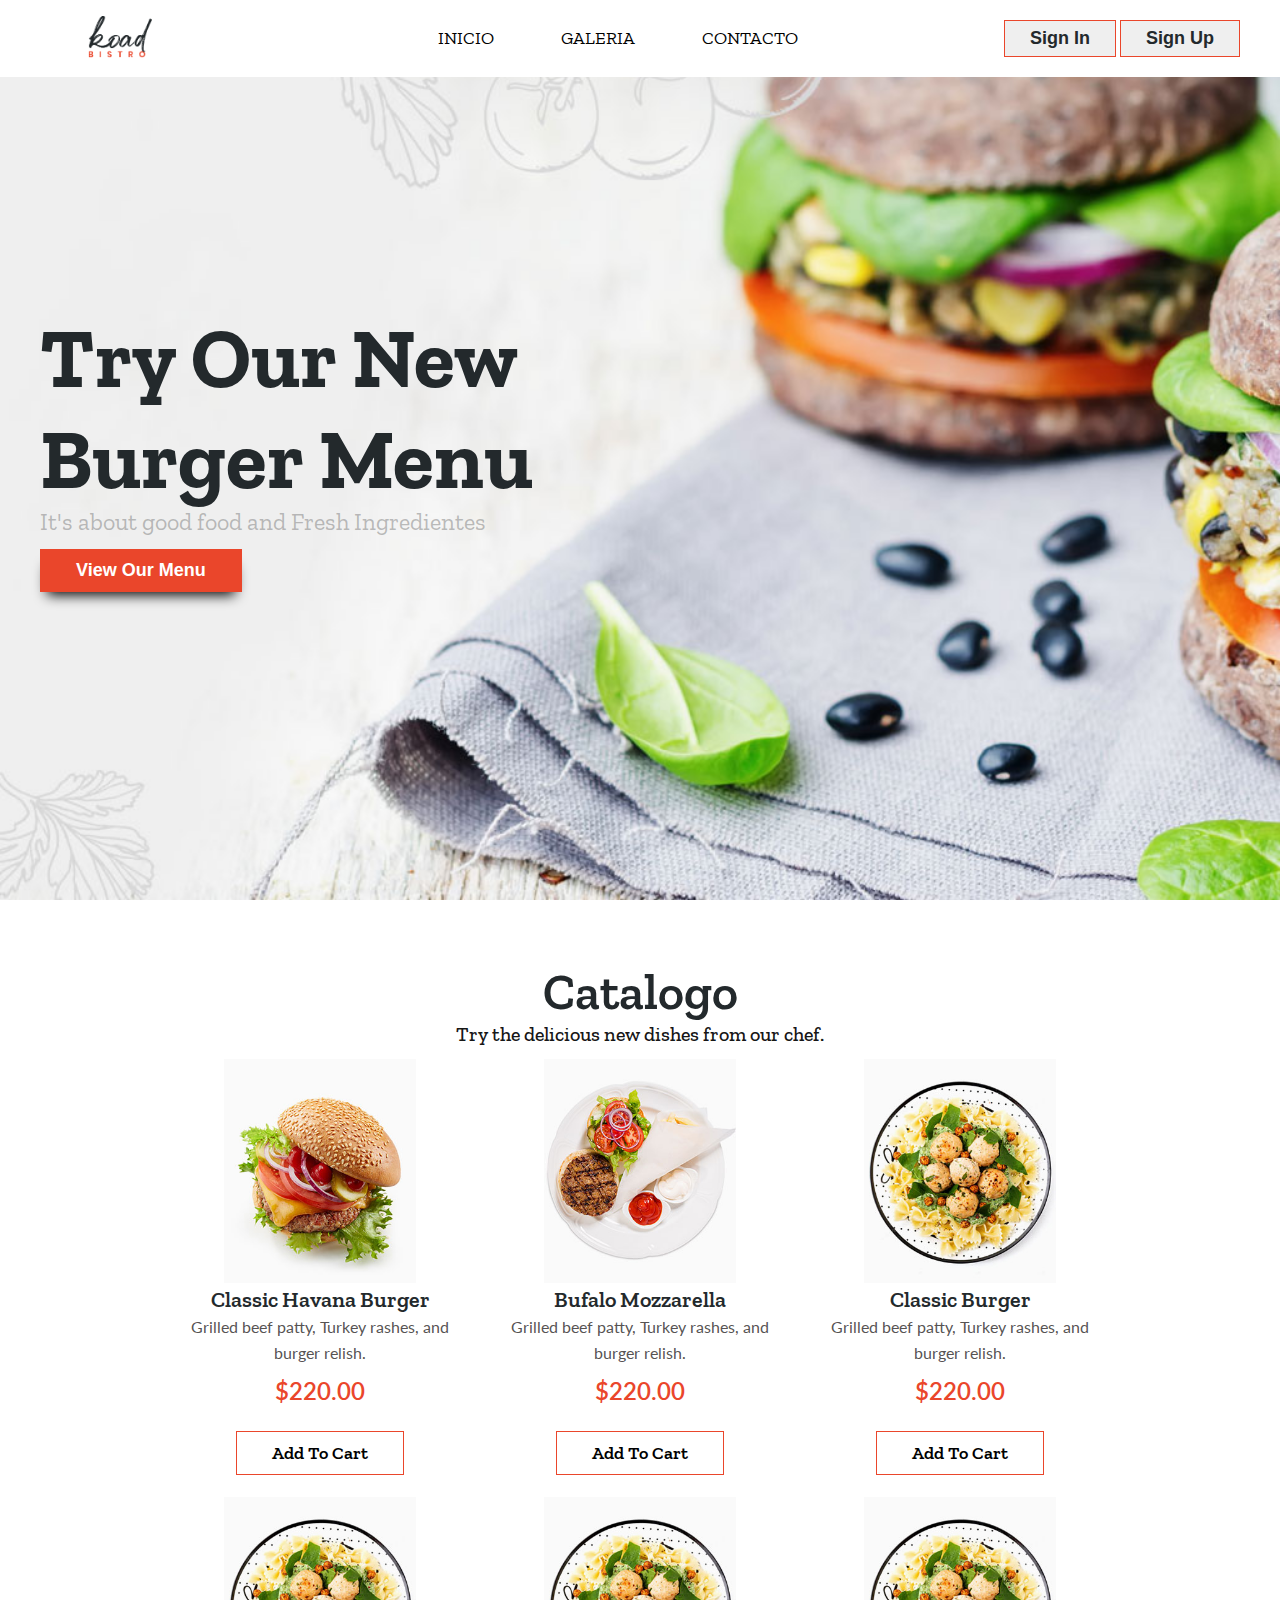
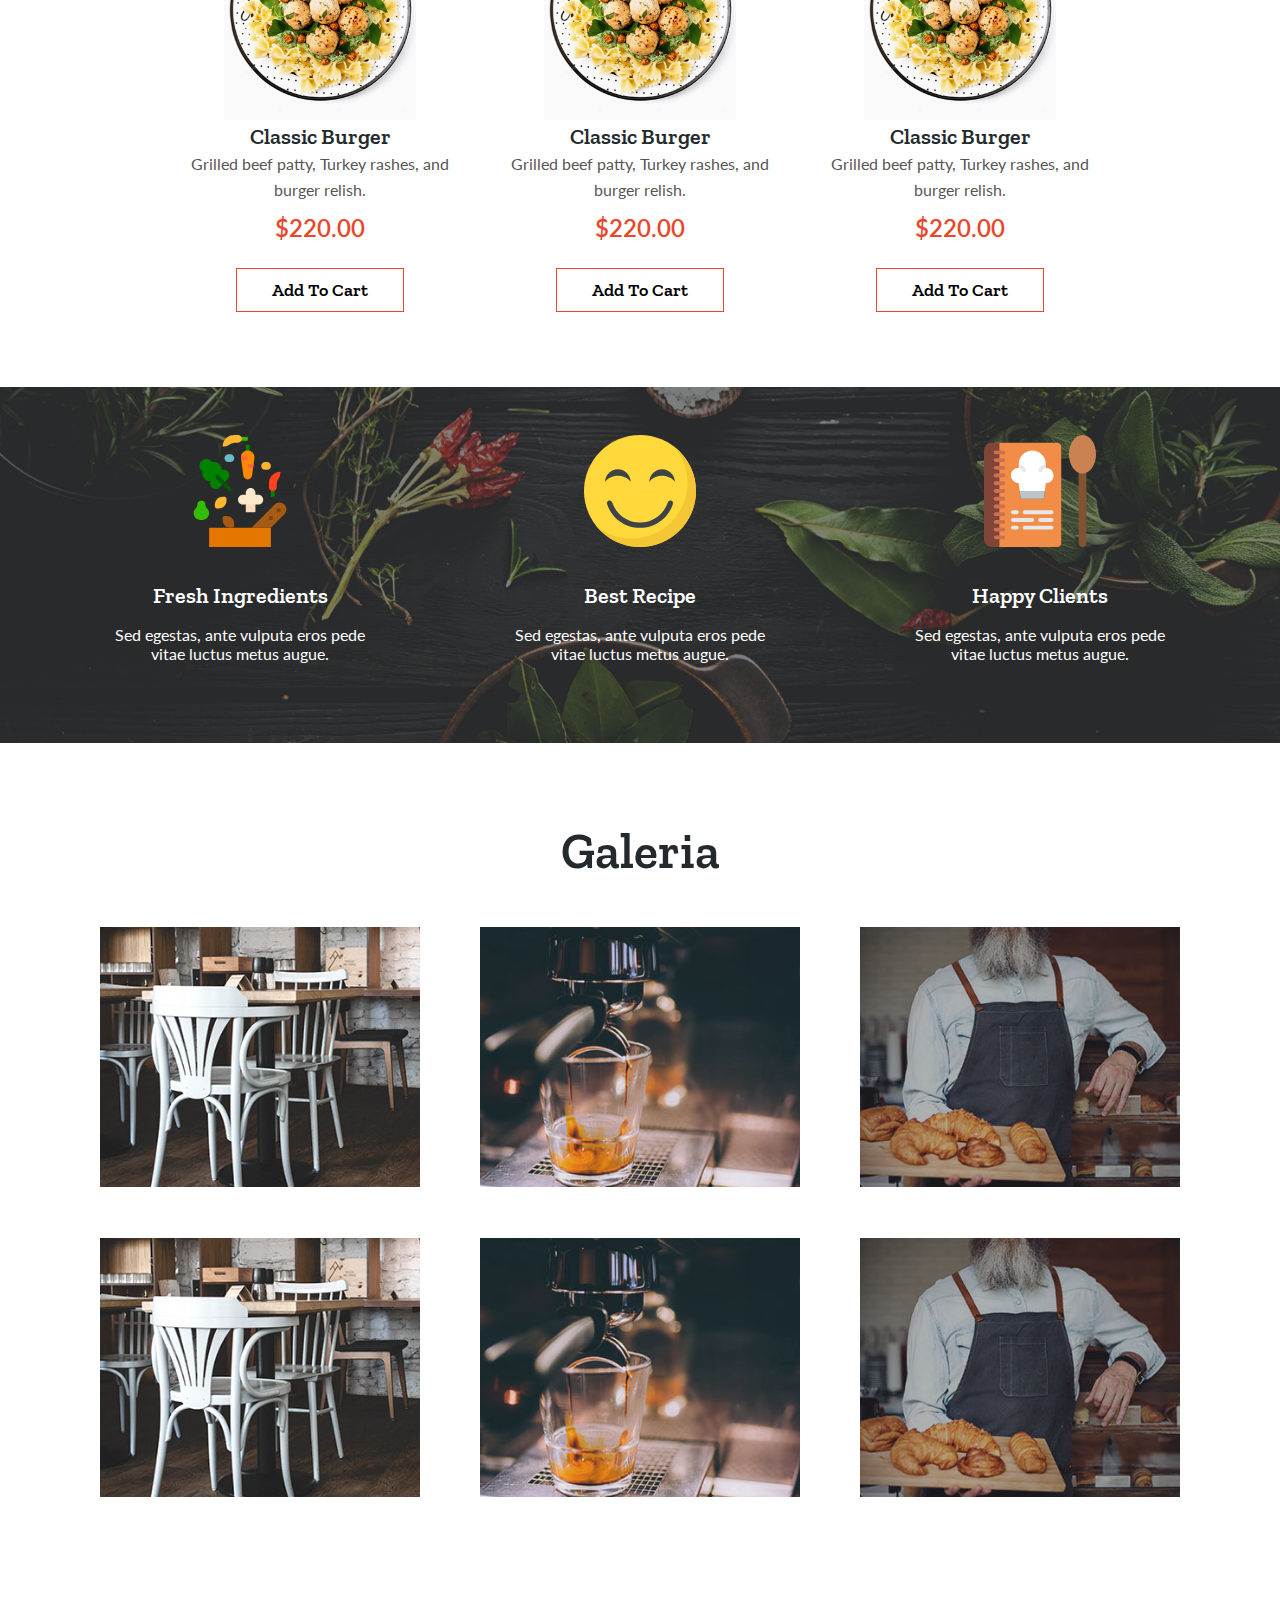
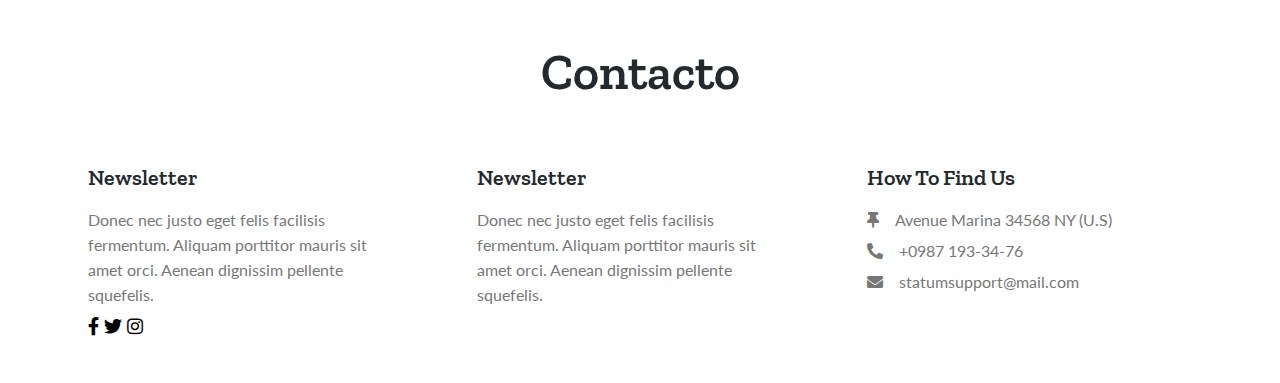
==== commit 9fafe195: "otra" ====
--- a/src/assets/index.html
+++ b/src/assets/index.html
@@ -13,7 +13,7 @@
         <header>
             <div class="principalWrapper">
                 <div class="logo">
-                    <img src="../img/logo.png" alt="">
+                    <img src="img/logo.png" alt="">
                 </div>
 
                 <div class="dropdown">
@@ -69,7 +69,7 @@
                 <ul>
                     <li>
                         <div>
-                            <img src="../assets/img/hambuerguesa.jpg" alt="">
+                            <img src="img/hambuerguesa.jpg" alt="">
                         </div>
                         <span>Classic Havana Burger</span>
                         <span>Grilled beef patty, Turkey rashes, and burger relish.</span>
@@ -79,7 +79,7 @@
 
                     <li>
                         <div>
-                            <img src="../assets/img/comida.jpg" alt="">
+                            <img src="img/comida.jpg" alt="">
                         </div>
                         <span>Bufalo Mozzarella</span>
                         <span>Grilled beef patty, Turkey rashes, and burger relish.</span>
@@ -89,34 +89,34 @@
 
                     <li>
                         <div>
-                            <img src="../assets/img/buffalo.jpg" alt="">
-                        </div>
-                        <span>Classic Burger</span>
-                        <span>Grilled beef patty, Turkey rashes, and burger relish.</span>
-                        <span>$220.00</span>
-                        <button><a href="">Add To Cart</a></button>
-                    </li>
-                    <li>
-                        <div>
-                            <img src="../assets/img/buffalo.jpg" alt="">
-                        </div>
-                        <span>Classic Burger</span>
-                        <span>Grilled beef patty, Turkey rashes, and burger relish.</span>
-                        <span>$220.00</span>
-                        <button><a href="">Add To Cart</a></button>
-                    </li>
-                    <li>
-                        <div>
-                            <img src="../assets/img/buffalo.jpg" alt="">
-                        </div>
-                        <span>Classic Burger</span>
-                        <span>Grilled beef patty, Turkey rashes, and burger relish.</span>
-                        <span>$220.00</span>
-                        <button><a href="">Add To Cart</a></button>
-                    </li>
-                    <li>
-                        <div>
-                            <img src="../assets/img/buffalo.jpg" alt="">
+                            <img src="img/buffalo.jpg" alt="">
+                        </div>
+                        <span>Classic Burger</span>
+                        <span>Grilled beef patty, Turkey rashes, and burger relish.</span>
+                        <span>$220.00</span>
+                        <button><a href="">Add To Cart</a></button>
+                    </li>
+                    <li>
+                        <div>
+                            <img src="img/buffalo.jpg" alt="">
+                        </div>
+                        <span>Classic Burger</span>
+                        <span>Grilled beef patty, Turkey rashes, and burger relish.</span>
+                        <span>$220.00</span>
+                        <button><a href="">Add To Cart</a></button>
+                    </li>
+                    <li>
+                        <div>
+                            <img src="img/buffalo.jpg" alt="">
+                        </div>
+                        <span>Classic Burger</span>
+                        <span>Grilled beef patty, Turkey rashes, and burger relish.</span>
+                        <span>$220.00</span>
+                        <button><a href="">Add To Cart</a></button>
+                    </li>
+                    <li>
+                        <div>
+                            <img src="img/buffalo.jpg" alt="">
                         </div>
                         <span>Classic Burger</span>
                         <span>Grilled beef patty, Turkey rashes, and burger relish.</span>
@@ -130,8 +130,8 @@
             <div class="principalWrapper">
                 <ul>
                     <li>
-                        <div>
-                            <i class="fas fa-apple-alt"></i>
+                        <div class="logitos">
+                            <img src="img/ingredients.svg" alt="">
                         </div>
                         <p>
                             Fresh Ingredients
@@ -141,8 +141,8 @@
                         </span>
                     </li>
                     <li>
-                        <div>
-                            <i class="fas fa-cookie-bite"></i>
+                        <div class="logitos">
+                            <img src="img/happy.svg" alt="">
                         </div>
                         <p>
                             Best Recipe
@@ -152,8 +152,8 @@
                         </span>
                     </li>
                     <li>
-                        <div>
-                            <i class="far fa-smile"></i>
+                        <div class="logitos">
+                            <img src="img/recipe-book.svg" alt="">
                         </div>
                         <p>
                             Happy Clients
@@ -176,32 +176,32 @@
                 <ul>
                     <li>
                         <div>
-                            <img src="../assets/img/img2.jpg" alt="">
-                        </div>
-                    </li>
-                    <li>
-                        <div>
-                            <img src="../assets/img/img1.jpg" alt="">
-                        </div>
-                    </li>
-                    <li>
-                        <div>
-                            <img src="../assets/img/img3.jpg" alt="">
-                        </div>
-                    </li>
-                    <li>
-                        <div>
-                            <img src="../assets/img/img2.jpg" alt="">
-                        </div>
-                    </li>
-                    <li>
-                        <div>
-                            <img src="../assets/img/img1.jpg" alt="">
-                        </div>
-                    </li>
-                    <li>
-                        <div>
-                            <img src="../assets/img/img3.jpg" alt="">
+                            <img src="img/img2.jpg" alt="">
+                        </div>
+                    </li>
+                    <li>
+                        <div>
+                            <img src="img/img1.jpg" alt="">
+                        </div>
+                    </li>
+                    <li>
+                        <div>
+                            <img src="img/img3.jpg" alt="">
+                        </div>
+                    </li>
+                    <li>
+                        <div>
+                            <img src="img/img2.jpg" alt="">
+                        </div>
+                    </li>
+                    <li>
+                        <div>
+                            <img src="img/img1.jpg" alt="">
+                        </div>
+                    </li>
+                    <li>
+                        <div>
+                            <img src="img/img3.jpg" alt="">
                         </div>
                     </li>
                 </ul>
@@ -243,7 +243,7 @@
         </section>
         <a class="pokeball" href="#top">
             <div>
-                <img src="../assets/img/logo.wpp.png" alt="">
+                <img src="img/logo.wpp.png" alt="">
                 
             </div>
            
--- a/src/assets/css/main.css
+++ b/src/assets/css/main.css
@@ -8,6 +8,10 @@
 
 * img {
   width: 100%;
+  height: auto; }
+
+* i {
+  width: 100;
   height: auto; }
 
 body {
@@ -248,7 +252,7 @@
         align-items: center;
         flex-wrap: wrap; } }
     .listProducts ul li {
-      flex: 0 0 350px;
+      flex: 0 0 320px;
       display: flex;
       flex-direction: column;
       justify-content: center;
@@ -259,7 +263,7 @@
         .listProducts ul li {
           flex: 0 0 500px; } }
     .listProducts ul div {
-      width: 13rem;
+      width: 12rem;
       height: auto; }
       @media (max-width: 1200px) {
         .listProducts ul div {
@@ -344,7 +348,10 @@
     justify-content: space-between; }
     @media (max-width: 1200px) {
       .description ul {
-        flex-direction: column; } }
+        flex-direction: column;
+        text-align: center;
+        align-items: center;
+        align-self: center; } }
     .description ul li {
       display: flex;
       flex-direction: column;
@@ -352,15 +359,20 @@
       align-items: center;
       text-align: center;
       background-color: white;
-      background: transparent; }
+      background: transparent;
+      margin-bottom: 2rem; }
+      .description ul li .logitos {
+        width: 7rem;
+        height: auto; }
       @media (max-width: 1200px) {
         .description ul li {
-          margin-bottom: 4rem; } }
-      .description ul li i {
-        font-size: 100px; }
-        .description ul li i:nth-child(1) {
-          color: #e69e18;
-          margin-top: 1rem; }
+          margin-bottom: 3rem; }
+          .description ul li .logitos {
+            width: 13rem;
+            height: auto; }
+          .description ul li p {
+            font-size: 5rem;
+            color: black; } }
       .description ul li div {
         width: 6rem; }
       .description ul li p {
@@ -372,13 +384,16 @@
         color: #ffffff; }
         @media (max-width: 1200px) {
           .description ul li p {
-            font-size: 2rem; } }
+            font-size: 4rem; } }
       .description ul li span {
         width: 70%;
         font-family: 'Lato', sans-serif;
         font-weight: 400;
         color: #ffffff;
         font-size: 16px; }
+        @media (max-width: 1200px) {
+          .description ul li span {
+            font-size: 2.4rem; } }
 
 .galeria {
   display: flex;
--- a/src/assets/css/main.css
+++ b/src/assets/css/main.css
@@ -8,6 +8,10 @@
 
 * img {
   width: 100%;
+  height: auto; }
+
+* i {
+  width: 100;
   height: auto; }
 
 body {
@@ -248,7 +252,7 @@
         align-items: center;
         flex-wrap: wrap; } }
     .listProducts ul li {
-      flex: 0 0 350px;
+      flex: 0 0 320px;
       display: flex;
       flex-direction: column;
       justify-content: center;
@@ -259,7 +263,7 @@
         .listProducts ul li {
           flex: 0 0 500px; } }
     .listProducts ul div {
-      width: 13rem;
+      width: 12rem;
       height: auto; }
       @media (max-width: 1200px) {
         .listProducts ul div {
@@ -344,7 +348,10 @@
     justify-content: space-between; }
     @media (max-width: 1200px) {
       .description ul {
-        flex-direction: column; } }
+        flex-direction: column;
+        text-align: center;
+        align-items: center;
+        align-self: center; } }
     .description ul li {
       display: flex;
       flex-direction: column;
@@ -352,15 +359,20 @@
       align-items: center;
       text-align: center;
       background-color: white;
-      background: transparent; }
+      background: transparent;
+      margin-bottom: 2rem; }
+      .description ul li .logitos {
+        width: 7rem;
+        height: auto; }
       @media (max-width: 1200px) {
         .description ul li {
-          margin-bottom: 4rem; } }
-      .description ul li i {
-        font-size: 100px; }
-        .description ul li i:nth-child(1) {
-          color: #e69e18;
-          margin-top: 1rem; }
+          margin-bottom: 3rem; }
+          .description ul li .logitos {
+            width: 13rem;
+            height: auto; }
+          .description ul li p {
+            font-size: 5rem;
+            color: black; } }
       .description ul li div {
         width: 6rem; }
       .description ul li p {
@@ -372,13 +384,16 @@
         color: #ffffff; }
         @media (max-width: 1200px) {
           .description ul li p {
-            font-size: 2rem; } }
+            font-size: 4rem; } }
       .description ul li span {
         width: 70%;
         font-family: 'Lato', sans-serif;
         font-weight: 400;
         color: #ffffff;
         font-size: 16px; }
+        @media (max-width: 1200px) {
+          .description ul li span {
+            font-size: 2.4rem; } }
 
 .galeria {
   display: flex;
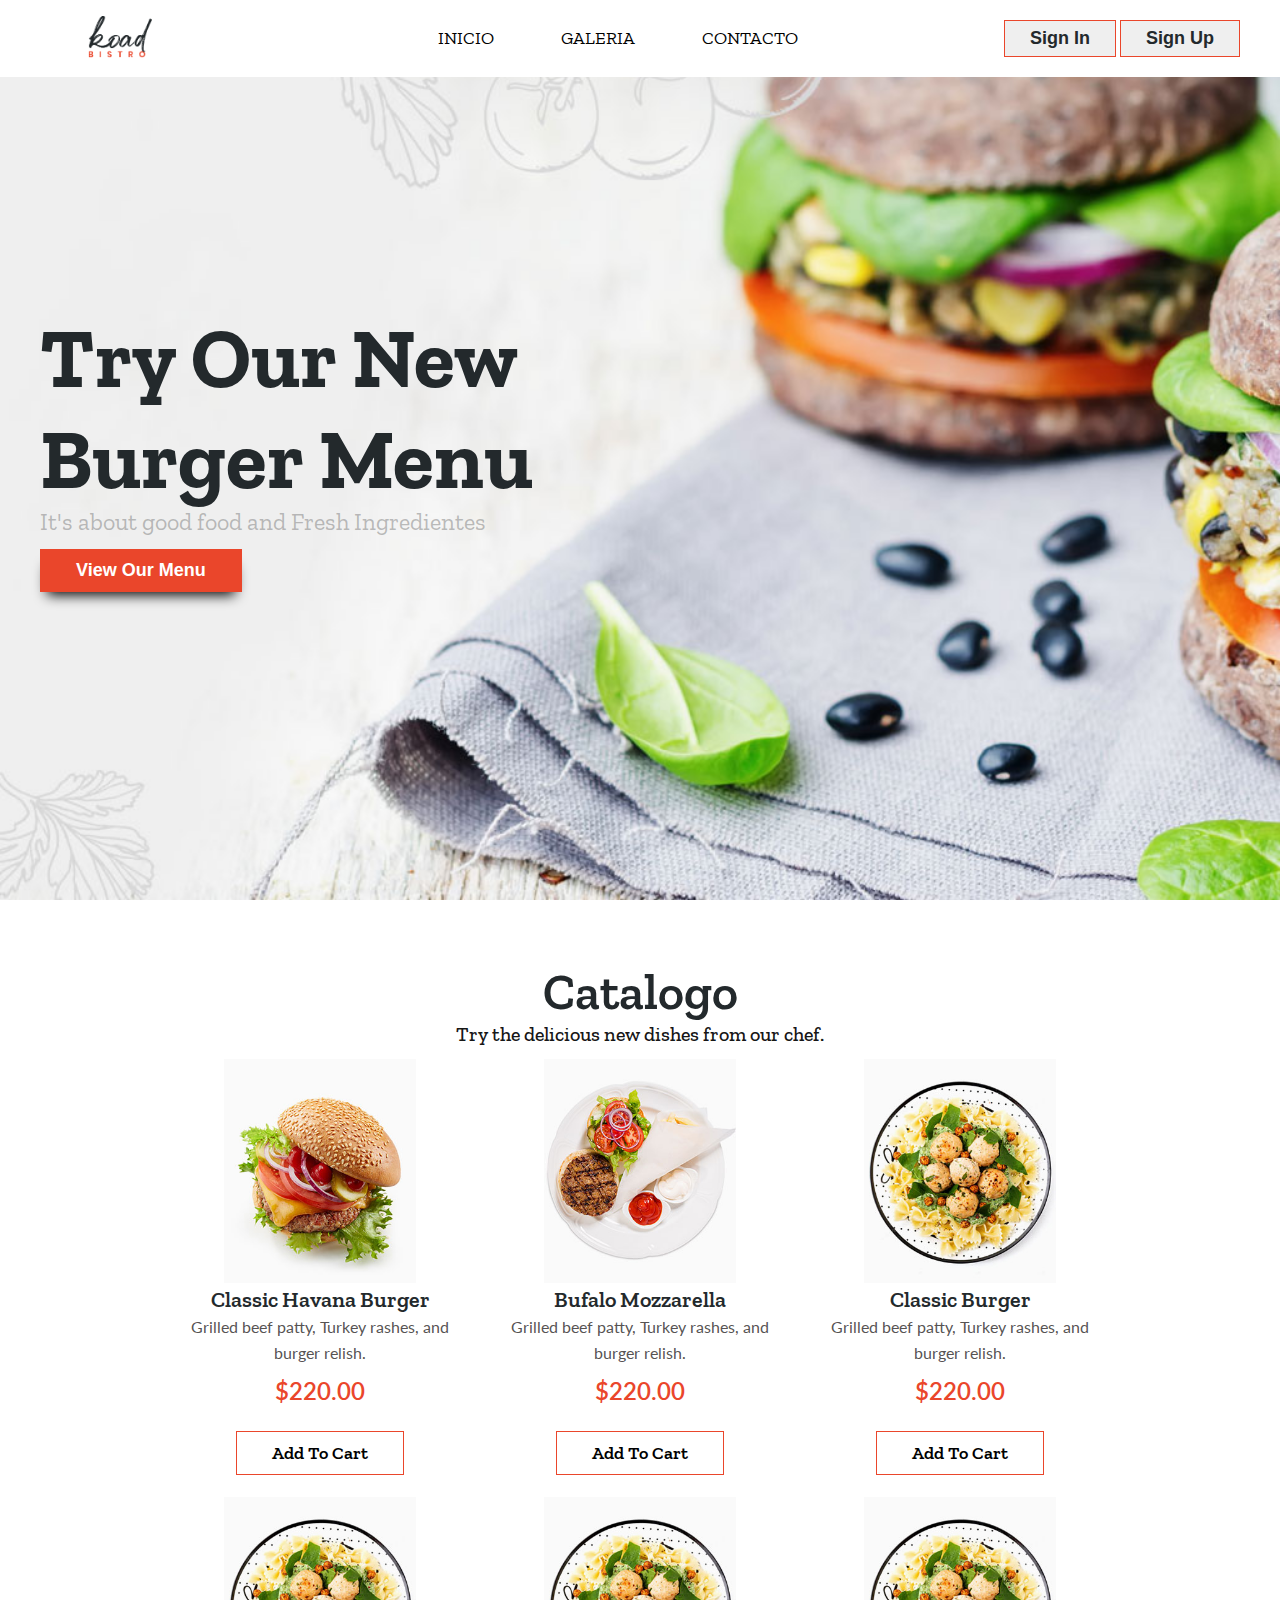
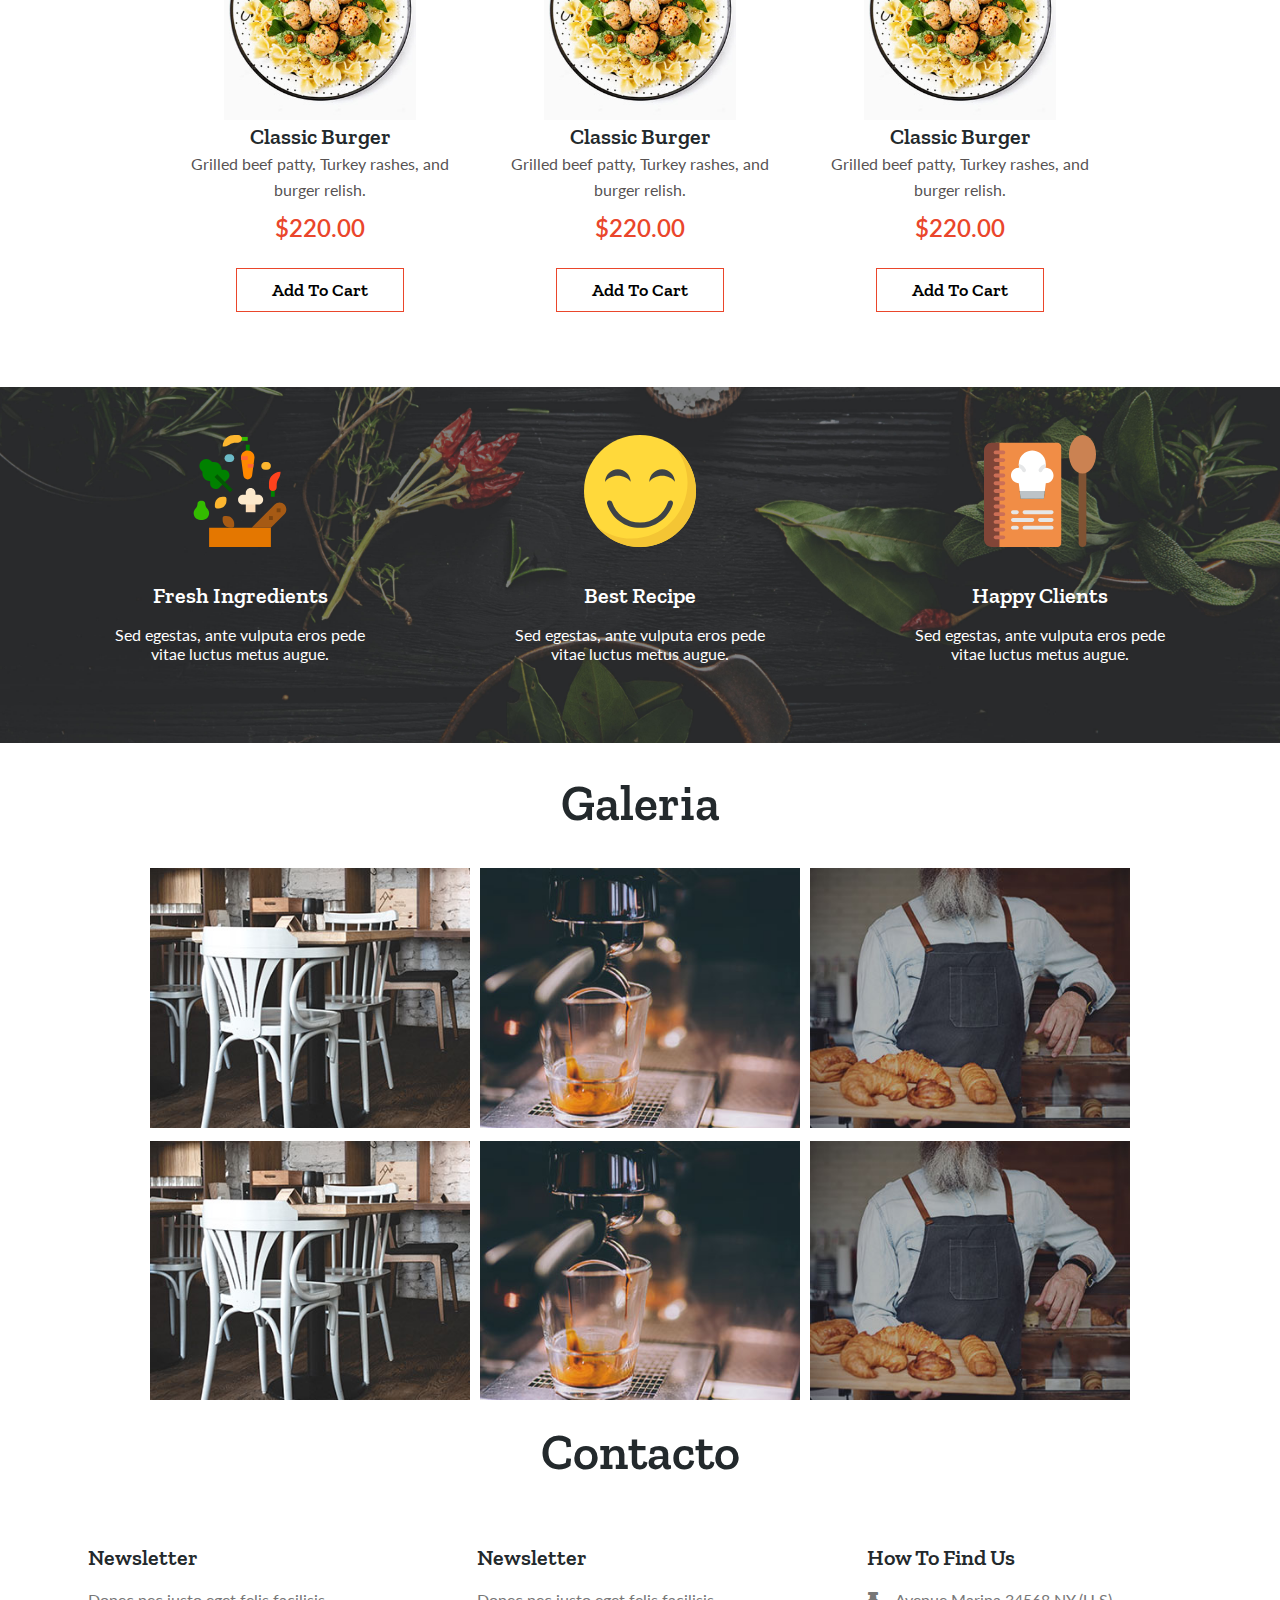
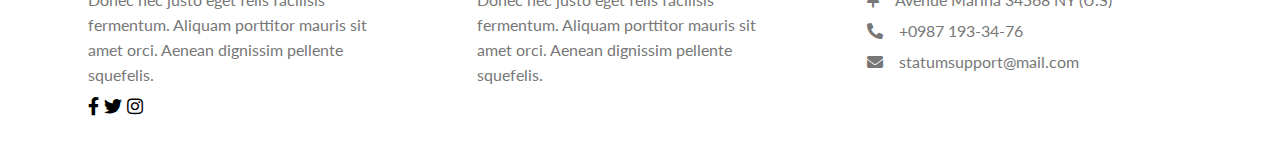
==== commit 4ec7fb10: "probando" ====
--- a/src/assets/index.html
+++ b/src/assets/index.html
@@ -25,7 +25,7 @@
                       <li><button class="dropdown-item" type="button"> <a href="">Catalogo</a> </button></li>
                       <li><button class="dropdown-item" type="button"> <a href="">Galeria</a> </button></li>
                       <li><button class="dropdown-item" type="button"> <a href="">Contacto</a> </button></li>
-                      <li><button class="dropdown-item" type="button"> <a href="">Inciar Sesion</a> </button></li>
+                      <li><button class="dropdown-item" type="button"> <a href="web-node-template-main/src/assets/index.html">Inciar Sesion</a> </button></li>
                     </ul>
                     <button class="btn" type="button" id="dropdownMenu2" data-bs-toggle="dropdown" aria-expanded="false">
                         <i class="fas fa-shopping-cart"></i>
@@ -40,8 +40,8 @@
                     </ul>
                 </nav>
                 <div class="inicio">
-                    <button><a href="../assets/web-node-template-main/src/assets/index.html" target="_blanck">Sign In</a></button>
-                    <button><a href="../assets/web-node-template-main/src/assets/index.html">Sign Up</a></button>
+                    <button><a href="web-node-template-main/src/assets/index.html" target="_blanck">Sign In</a></button>
+                    <button><a href="web-node-template-main/src/assets/index.html">Sign Up</a></button>
 
                 </div>
 
--- a/src/assets/css/main.css
+++ b/src/assets/css/main.css
@@ -400,60 +400,60 @@
   flex-direction: column;
   justify-content: center;
   align-items: center;
-  padding: 5rem 0;
   text-align: center; }
   .galeria .principalWrapper {
     display: flex;
     flex-direction: column;
     justify-content: center;
     align-items: center; }
-    .galeria .principalWrapper h2 {
-      font-family: 'Zilla Slab', serif;
-      color: #23292c;
-      line-height: 56px;
-      font-weight: 600;
-      font-size: 50px; }
+  .galeria h2 {
+    font-family: 'Zilla Slab', serif;
+    color: #23292c;
+    line-height: 56px;
+    font-weight: 600;
+    font-size: 50px;
+    margin-top: 2rem;
+    margin-bottom: 2rem; }
+    @media (max-width: 1200px) {
+      .galeria h2 {
+        font-size: 120px;
+        margin-top: 3rem;
+        margin-bottom: 3rem; } }
   .galeria ul {
     width: 100%;
-    margin-top: 3rem;
     display: flex;
     flex-direction: row;
-    justify-content: space-evenly;
+    justify-content: center;
     align-items: center;
-    flex-wrap: wrap; }
-    @media (max-width: 1200px) {
-      .galeria ul {
-        display: flex;
-        flex-direction: row;
-        justify-content: center;
-        align-items: center;
-        flex-wrap: wrap; } }
-    @media (max-width: 575px) {
+    flex-wrap: wrap;
+    padding: 0px; }
+    @media (max-width: 1200px) {
       .galeria ul {
         display: flex;
         flex-direction: column;
         justify-content: center;
-        align-items: center;
-        flex-wrap: wrap; } }
+        align-items: center; } }
     .galeria ul li {
-      flex: 0 0 270px;
+      flex: 0 0 300px;
       display: flex;
       flex-direction: column;
       justify-content: center;
       align-items: center;
-      margin-bottom: 3rem;
-      position: relative; }
+      position: relative;
+      margin: 5px; }
       @media (max-width: 1200px) {
         .galeria ul li {
-          width: 400px;
-          flex: 0 0 370px; } }
+          width: 400px; } }
       @media (max-width: 575px) {
         .galeria ul li {
-          width: 200px;
-          flex: 0 0 170px; } }
+          width: 300px; } }
       .galeria ul li div {
         width: 20rem;
         height: auto; }
+        @media (max-width: 1200px) {
+          .galeria ul li div {
+            width: 40rem;
+            height: auto; } }
 
 .contacto {
   display: flex;
@@ -471,6 +471,11 @@
         font-weight: 600;
         font-size: 50px;
         margin-bottom: 2rem; }
+        @media (max-width: 1200px) {
+          .contacto .principalWrapper div h2 {
+            font-size: 6rem;
+            margin-top: 2rem;
+            margin-bottom: 2rem; } }
     .contacto .principalWrapper ul {
       display: flex;
       justify-content: space-between;
@@ -501,6 +506,13 @@
           color: #23292c;
           font-size: 22px;
           margin-bottom: 1rem; }
+          @media (max-width: 1200px) {
+            .contacto .principalWrapper ul li h2 {
+              display: flex;
+              flex-direction: column;
+              justify-content: center;
+              align-items: center;
+              font-size: 4rem; } }
         .contacto .principalWrapper ul li span {
           width: 90%;
           font-family: 'Lato', sans-serif;
@@ -508,12 +520,35 @@
           color: #777777;
           font-size: 16px;
           line-height: 25px; }
+          @media (max-width: 1200px) {
+            .contacto .principalWrapper ul li span {
+              display: flex;
+              flex-direction: column;
+              justify-content: center;
+              align-items: center;
+              font-size: 2rem;
+              line-height: 40px; } }
         .contacto .principalWrapper ul li .logo2 {
           display: flex;
           font-size: 18px;
           margin-top: 10px; }
+          @media (max-width: 1200px) {
+            .contacto .principalWrapper ul li .logo2 {
+              display: flex;
+              flex-direction: row;
+              justify-content: center;
+              align-items: center;
+              font-size: 3rem;
+              margin-top: 10px; } }
           .contacto .principalWrapper ul li .logo2 i {
             margin-right: 5px; }
+            @media (max-width: 1200px) {
+              .contacto .principalWrapper ul li .logo2 i {
+                display: flex;
+                flex-direction: row;
+                justify-content: center;
+                align-items: center;
+                margin-right: 20px; } }
         .contacto .principalWrapper ul li:nth-of-type(3) span i {
           margin-right: 1rem;
           margin-bottom: 10px; }
--- a/src/assets/css/main.css
+++ b/src/assets/css/main.css
@@ -400,60 +400,60 @@
   flex-direction: column;
   justify-content: center;
   align-items: center;
-  padding: 5rem 0;
   text-align: center; }
   .galeria .principalWrapper {
     display: flex;
     flex-direction: column;
     justify-content: center;
     align-items: center; }
-    .galeria .principalWrapper h2 {
-      font-family: 'Zilla Slab', serif;
-      color: #23292c;
-      line-height: 56px;
-      font-weight: 600;
-      font-size: 50px; }
+  .galeria h2 {
+    font-family: 'Zilla Slab', serif;
+    color: #23292c;
+    line-height: 56px;
+    font-weight: 600;
+    font-size: 50px;
+    margin-top: 2rem;
+    margin-bottom: 2rem; }
+    @media (max-width: 1200px) {
+      .galeria h2 {
+        font-size: 120px;
+        margin-top: 3rem;
+        margin-bottom: 3rem; } }
   .galeria ul {
     width: 100%;
-    margin-top: 3rem;
     display: flex;
     flex-direction: row;
-    justify-content: space-evenly;
+    justify-content: center;
     align-items: center;
-    flex-wrap: wrap; }
-    @media (max-width: 1200px) {
-      .galeria ul {
-        display: flex;
-        flex-direction: row;
-        justify-content: center;
-        align-items: center;
-        flex-wrap: wrap; } }
-    @media (max-width: 575px) {
+    flex-wrap: wrap;
+    padding: 0px; }
+    @media (max-width: 1200px) {
       .galeria ul {
         display: flex;
         flex-direction: column;
         justify-content: center;
-        align-items: center;
-        flex-wrap: wrap; } }
+        align-items: center; } }
     .galeria ul li {
-      flex: 0 0 270px;
+      flex: 0 0 300px;
       display: flex;
       flex-direction: column;
       justify-content: center;
       align-items: center;
-      margin-bottom: 3rem;
-      position: relative; }
+      position: relative;
+      margin: 5px; }
       @media (max-width: 1200px) {
         .galeria ul li {
-          width: 400px;
-          flex: 0 0 370px; } }
+          width: 400px; } }
       @media (max-width: 575px) {
         .galeria ul li {
-          width: 200px;
-          flex: 0 0 170px; } }
+          width: 300px; } }
       .galeria ul li div {
         width: 20rem;
         height: auto; }
+        @media (max-width: 1200px) {
+          .galeria ul li div {
+            width: 40rem;
+            height: auto; } }
 
 .contacto {
   display: flex;
@@ -471,6 +471,11 @@
         font-weight: 600;
         font-size: 50px;
         margin-bottom: 2rem; }
+        @media (max-width: 1200px) {
+          .contacto .principalWrapper div h2 {
+            font-size: 6rem;
+            margin-top: 2rem;
+            margin-bottom: 2rem; } }
     .contacto .principalWrapper ul {
       display: flex;
       justify-content: space-between;
@@ -501,6 +506,13 @@
           color: #23292c;
           font-size: 22px;
           margin-bottom: 1rem; }
+          @media (max-width: 1200px) {
+            .contacto .principalWrapper ul li h2 {
+              display: flex;
+              flex-direction: column;
+              justify-content: center;
+              align-items: center;
+              font-size: 4rem; } }
         .contacto .principalWrapper ul li span {
           width: 90%;
           font-family: 'Lato', sans-serif;
@@ -508,12 +520,35 @@
           color: #777777;
           font-size: 16px;
           line-height: 25px; }
+          @media (max-width: 1200px) {
+            .contacto .principalWrapper ul li span {
+              display: flex;
+              flex-direction: column;
+              justify-content: center;
+              align-items: center;
+              font-size: 2rem;
+              line-height: 40px; } }
         .contacto .principalWrapper ul li .logo2 {
           display: flex;
           font-size: 18px;
           margin-top: 10px; }
+          @media (max-width: 1200px) {
+            .contacto .principalWrapper ul li .logo2 {
+              display: flex;
+              flex-direction: row;
+              justify-content: center;
+              align-items: center;
+              font-size: 3rem;
+              margin-top: 10px; } }
           .contacto .principalWrapper ul li .logo2 i {
             margin-right: 5px; }
+            @media (max-width: 1200px) {
+              .contacto .principalWrapper ul li .logo2 i {
+                display: flex;
+                flex-direction: row;
+                justify-content: center;
+                align-items: center;
+                margin-right: 20px; } }
         .contacto .principalWrapper ul li:nth-of-type(3) span i {
           margin-right: 1rem;
           margin-bottom: 10px; }
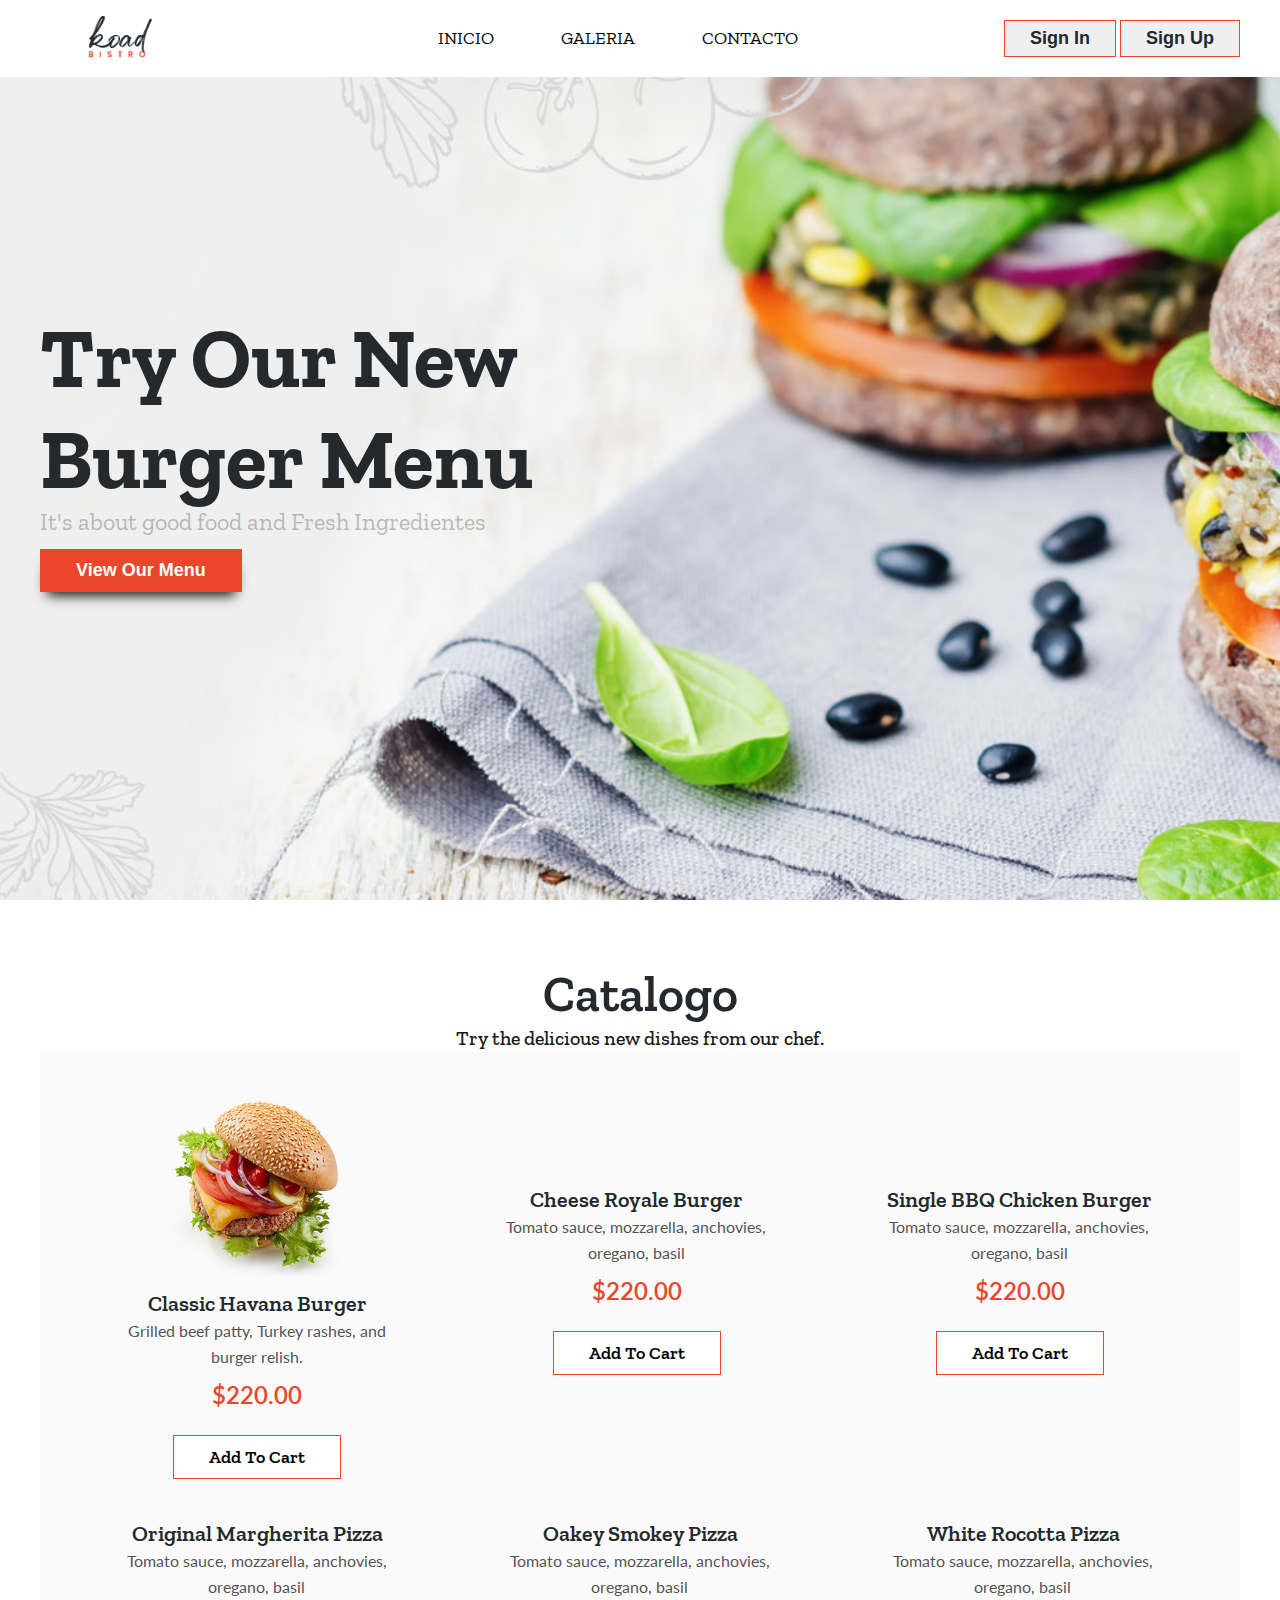
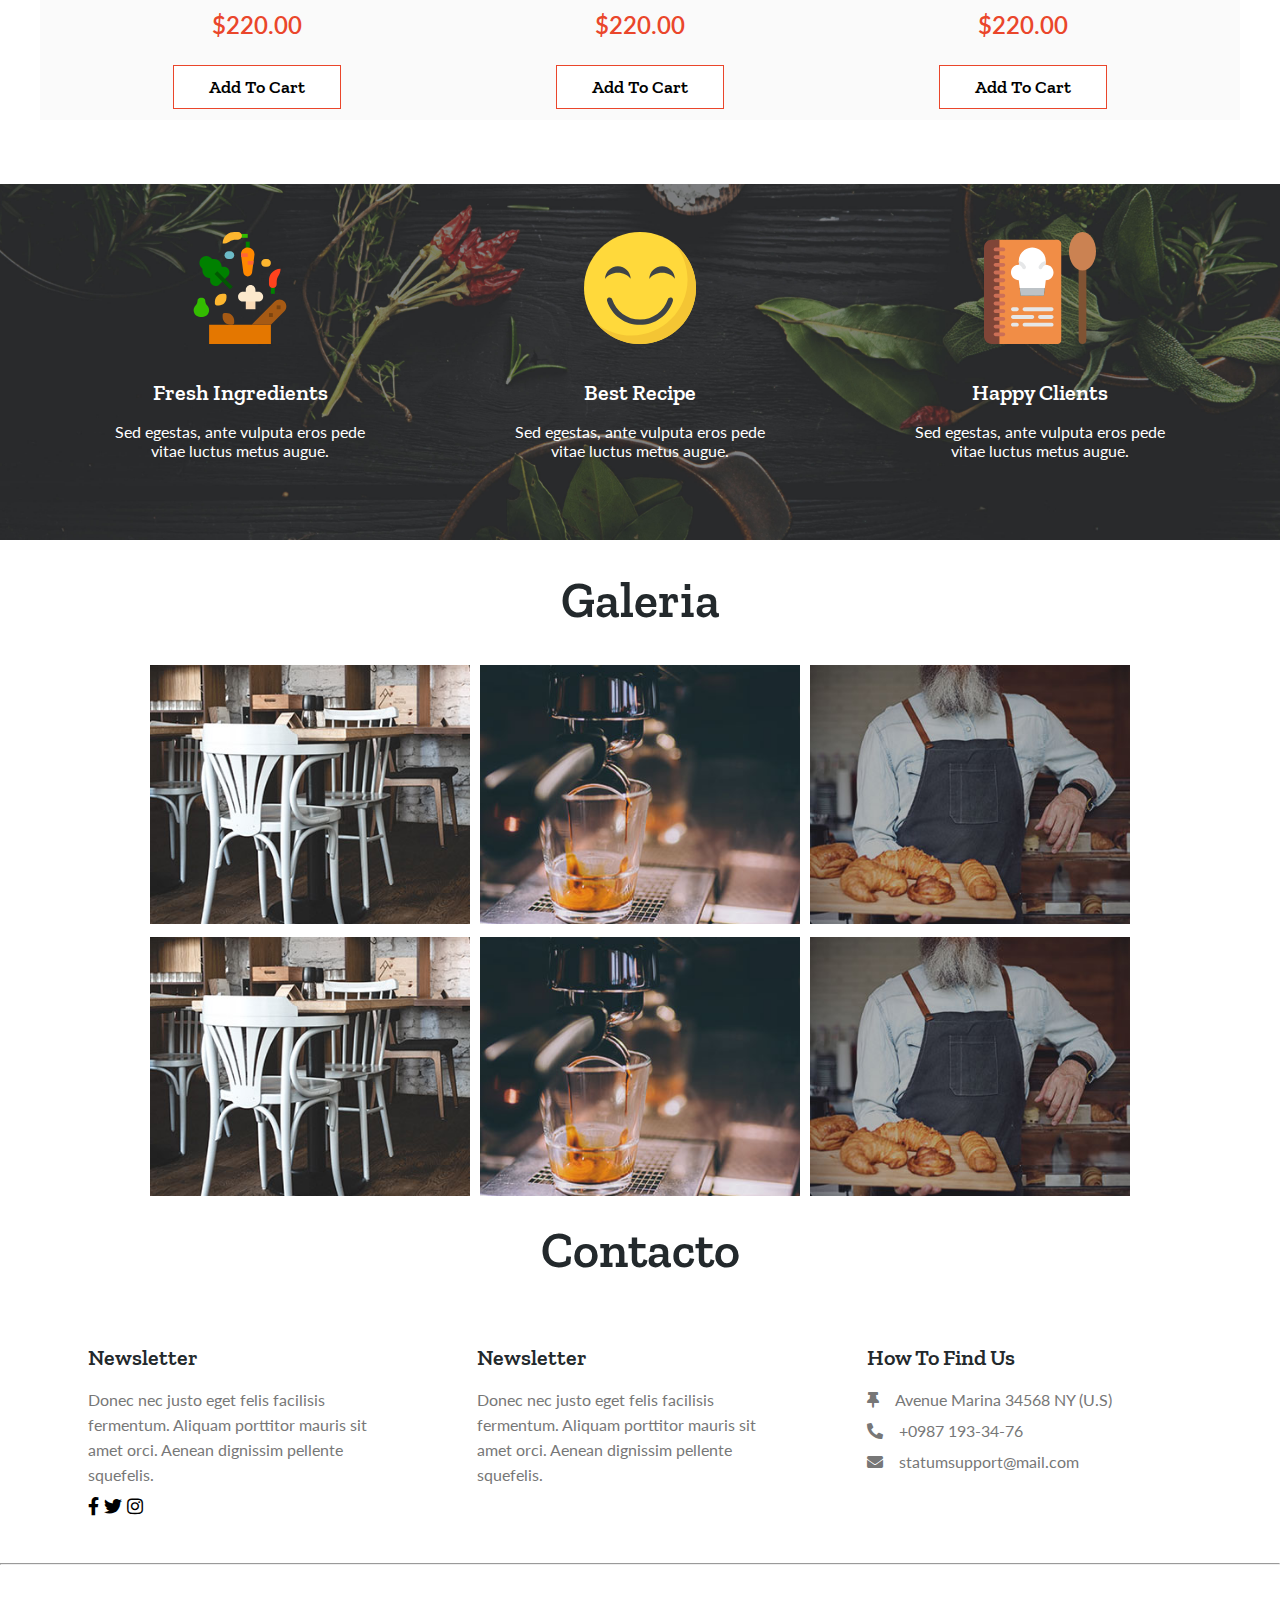
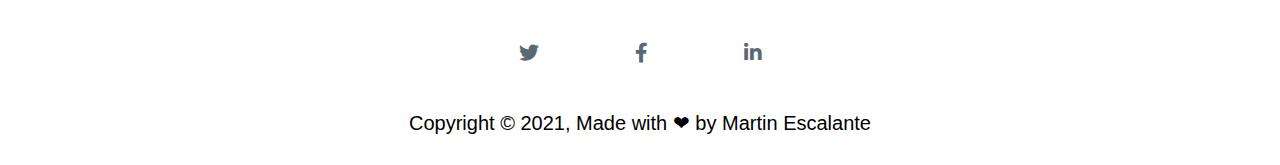
==== commit c15d46cb: "terminado" ====
--- a/src/assets/index.html
+++ b/src/assets/index.html
@@ -21,10 +21,10 @@
                         <i class="fas fa-bars"></i>
                     </button>
                     <ul class="dropdown-menu" aria-labelledby="dropdownMenu2">
-                      <li><button class="dropdown-item" type="button"> <a href="">Inicio</a> </button></li>
-                      <li><button class="dropdown-item" type="button"> <a href="">Catalogo</a> </button></li>
-                      <li><button class="dropdown-item" type="button"> <a href="">Galeria</a> </button></li>
-                      <li><button class="dropdown-item" type="button"> <a href="">Contacto</a> </button></li>
+                      <li><button class="dropdown-item" type="button"> <a href="#inicio">Inicio</a> </button></li>
+                      <li><button class="dropdown-item" type="button"> <a href="#catalogo">Catalogo</a> </button></li>
+                      <li><button class="dropdown-item" type="button"> <a href="#galeria">Galeria</a> </button></li>
+                      <li><button class="dropdown-item" type="button"> <a href="#contacto">Contacto</a> </button></li>
                       <li><button class="dropdown-item" type="button"> <a href="web-node-template-main/src/assets/index.html">Inciar Sesion</a> </button></li>
                     </ul>
                     <button class="btn" type="button" id="dropdownMenu2" data-bs-toggle="dropdown" aria-expanded="false">
@@ -63,7 +63,7 @@
             </div>
         </section>
         <section class="listProducts">
-            <div class="principalWrapper">
+            <div class="principalWrapper" id="catalogo">
                 <h2>Catalogo</h2>
                 <p>Try the delicious new dishes from our chef.</p>
                 <ul>
@@ -79,47 +79,48 @@
 
                     <li>
                         <div>
-                            <img src="img/comida.jpg" alt="">
-                        </div>
-                        <span>Bufalo Mozzarella</span>
-                        <span>Grilled beef patty, Turkey rashes, and burger relish.</span>
+                            <img src="img/hambuerguesa2.jpg" alt="">
+                        </div>
+                        <span>Cheese Royale Burger</span>
+                        <span>Tomato sauce, mozzarella, anchovies, oregano, basil</span>
                         <span>$220.00</span>
                         <button><a href="">Add To Cart</a> </button>
                     </li>
 
                     <li>
                         <div>
-                            <img src="img/buffalo.jpg" alt="">
-                        </div>
-                        <span>Classic Burger</span>
-                        <span>Grilled beef patty, Turkey rashes, and burger relish.</span>
-                        <span>$220.00</span>
-                        <button><a href="">Add To Cart</a></button>
-                    </li>
-                    <li>
-                        <div>
-                            <img src="img/buffalo.jpg" alt="">
-                        </div>
-                        <span>Classic Burger</span>
-                        <span>Grilled beef patty, Turkey rashes, and burger relish.</span>
-                        <span>$220.00</span>
-                        <button><a href="">Add To Cart</a></button>
-                    </li>
-                    <li>
-                        <div>
-                            <img src="img/buffalo.jpg" alt="">
-                        </div>
-                        <span>Classic Burger</span>
-                        <span>Grilled beef patty, Turkey rashes, and burger relish.</span>
-                        <span>$220.00</span>
-                        <button><a href="">Add To Cart</a></button>
-                    </li>
-                    <li>
-                        <div>
-                            <img src="img/buffalo.jpg" alt="">
-                        </div>
-                        <span>Classic Burger</span>
-                        <span>Grilled beef patty, Turkey rashes, and burger relish.</span>
+                            <img src="img/hambuerguesa3.jpg" alt="">
+                        </div>
+                        <span>Single BBQ Chicken Burger</span>
+                        <span>Tomato sauce, mozzarella, anchovies, oregano, basil</span>
+                        <span>$220.00</span>
+                        <button><a href="">Add To Cart</a></button>
+                    </li>
+                    <li>
+                        <div>
+                            <img src="img/pizza3.jpg" alt="">
+                        </div>
+                        <span>Original Margherita Pizza</span>
+                        <span>Tomato sauce, mozzarella, anchovies, oregano, basil</span>
+                        <span>$220.00</span>
+                        <button><a href="">Add To Cart</a></button>
+                    </li>
+                    <li>
+                        <div>
+                            <img src="img/pizza1.jpg" alt="">
+                        </div>
+                        <span>Oakey Smokey Pizza</span>
+                        <span>Tomato sauce, mozzarella, anchovies, oregano, basil</span>
+                        <span>$220.00</span>
+                        <button><a href="">Add To Cart</a></button>
+                    </li>
+                    <li>
+                        <div>
+                            <img src="img/pizza2.jpg" alt="">
+                        </div>
+                        <span>White Rocotta Pizza</span>
+                        <span>Tomato sauce, mozzarella, anchovies, oregano, basil
+                        </span>
                         <span>$220.00</span>
                         <button><a href="">Add To Cart</a></button>
                     </li>
@@ -241,7 +242,22 @@
 
             </div>
         </section>
-        <a class="pokeball" href="#top">
+        <hr>
+        <footer>
+            <div>
+                <ul>
+                    <a href="https://twitter.com/ChinoMartin00"><li><i class="fab fa-twitter"></i></li></a> 
+                    <a href="https://www.facebook.com/martin.Chinoo1/"><li><i class="fab fa-facebook-f"></i></li></a> 
+                    <a href="https://www.linkedin.com/in/mart%C3%ADn-escalante/"><li><i class="fab fa-linkedin-in"></i></li></a> 
+                </ul>
+            </div>
+            <div>
+                <p>Copyright © 2021, Made with ❤ by Martin Escalante</p>
+            </div>
+            
+        </footer>
+
+        <a class="pokeball" href="https://api.whatsapp.com/send?phone=+541162760844&text=Hola! Cualquier consulta no dude en escribirnos!." class="float" target="_blank">
             <div>
                 <img src="img/logo.wpp.png" alt="">
                 
--- a/src/assets/css/main.css
+++ b/src/assets/css/main.css
@@ -36,9 +36,12 @@
 .pokeball div {
   width: 3rem;
   position: fixed;
-  right: 0;
-  bottom: 0;
+  right: 5px;
+  bottom: 5px;
   z-index: 1; }
+  @media (max-width: 1200px) {
+    .pokeball div {
+      width: 5rem; } }
 
 @media (min-width: 200px) {
   .principalWrapper {
@@ -64,21 +67,23 @@
     justify-content: space-between;
     align-items: center; }
     @media (max-width: 1200px) {
-      header .principalWrapper nav {
-        display: none; }
-      header .principalWrapper .inicio {
-        display: none; }
-      header .principalWrapper .logo {
-        width: 10rem; }
-      header .principalWrapper .dropdown button {
-        font-size: 2.2rem; }
-      header .principalWrapper .dropdown ul {
-        background: #ea462b; }
-        header .principalWrapper .dropdown ul li a {
-          color: #ffffff;
-          text-decoration: none; }
-        header .principalWrapper .dropdown ul a:hover {
-          color: black; } }
+      header .principalWrapper {
+        height: 200px; }
+        header .principalWrapper nav {
+          display: none; }
+        header .principalWrapper .inicio {
+          display: none; }
+        header .principalWrapper .logo {
+          width: 13rem; }
+        header .principalWrapper .dropdown button {
+          font-size: 3.2rem; }
+        header .principalWrapper .dropdown ul {
+          background: #ea462b; }
+          header .principalWrapper .dropdown ul li a {
+            color: #ffffff;
+            text-decoration: none; }
+          header .principalWrapper .dropdown ul a:hover {
+            color: black; } }
 
 .logo {
   width: 4rem;
@@ -139,8 +144,10 @@
       background-image: url("../img/slide2.jpg");
       background-position: center;
       background-size: cover;
-      height: 70vh;
       align-items: center; } }
+  @media (max-width: 450px) {
+    .principal {
+      height: 70vh; } }
   @media (max-width: 1200px) {
     .principal .principalWrapper {
       display: flex;
@@ -157,6 +164,7 @@
       justify-content: center;
       align-items: center;
       margin: 5rem;
+      margin-bottom: 0;
       text-align: center;
       align-items: center; } }
   .principal h1 {
@@ -214,7 +222,6 @@
   .listProducts h2 {
     font-family: 'Zilla Slab', serif;
     color: #23292c;
-    line-height: 56px;
     font-weight: 600;
     font-size: 50px; }
     @media (max-width: 1200px) {
@@ -236,7 +243,8 @@
     flex-direction: row;
     justify-content: center;
     align-items: center;
-    flex-wrap: wrap; }
+    flex-wrap: wrap;
+    background: #FAFAFA; }
     @media (max-width: 1200px) {
       .listProducts ul {
         display: flex;
@@ -252,7 +260,6 @@
         align-items: center;
         flex-wrap: wrap; } }
     .listProducts ul li {
-      flex: 0 0 320px;
       display: flex;
       flex-direction: column;
       justify-content: center;
@@ -261,13 +268,18 @@
       padding: 11px; }
       @media (max-width: 1200px) {
         .listProducts ul li {
-          flex: 0 0 500px; } }
+          flex: 0 0 500px;
+          padding: 2rem; } }
+      @media (max-width: 500px) {
+        .listProducts ul li {
+          flex: 0 0 200px;
+          padding: 2rem; } }
     .listProducts ul div {
       width: 12rem;
       height: auto; }
       @media (max-width: 1200px) {
         .listProducts ul div {
-          width: 20rem;
+          width: 50rem;
           height: auto; } }
     .listProducts ul span:nth-of-type(1) {
       font-family: 'Zilla Slab', serif;
@@ -278,14 +290,14 @@
       @media (max-width: 1200px) {
         .listProducts ul span:nth-of-type(1) {
           font-size: 50px;
-          line-height: 50px; } }
+          padding: 2rem; } }
     .listProducts ul span:nth-of-type(2) {
       font-family: 'Lato', sans-serif;
       font-weight: 400;
       line-height: 26px;
       color: #383434db;
       font-size: 16px;
-      width: 100%; }
+      width: 80%; }
       @media (max-width: 1200px) {
         .listProducts ul span:nth-of-type(2) {
           font-size: 30px;
@@ -443,16 +455,20 @@
       margin: 5px; }
       @media (max-width: 1200px) {
         .galeria ul li {
-          width: 400px; } }
-      @media (max-width: 575px) {
+          flex: 0 0 500px; } }
+      @media (max-width: 500px) {
         .galeria ul li {
-          width: 300px; } }
+          flex: 0 0 200px; } }
       .galeria ul li div {
         width: 20rem;
         height: auto; }
         @media (max-width: 1200px) {
           .galeria ul li div {
             width: 40rem;
+            height: auto; } }
+        @media (max-width: 500px) {
+          .galeria ul li div {
+            width: 20rem;
             height: auto; } }
 
 .contacto {
@@ -467,13 +483,12 @@
       .contacto .principalWrapper div h2 {
         font-family: 'Zilla Slab', serif;
         color: #23292c;
-        line-height: 56px;
         font-weight: 600;
         font-size: 50px;
         margin-bottom: 2rem; }
         @media (max-width: 1200px) {
           .contacto .principalWrapper div h2 {
-            font-size: 6rem;
+            font-size: 7rem;
             margin-top: 2rem;
             margin-bottom: 2rem; } }
     .contacto .principalWrapper ul {
@@ -487,7 +502,8 @@
           justify-content: center;
           align-items: center;
           flex-wrap: wrap;
-          text-align: center; } }
+          text-align: center;
+          padding: 0; } }
       .contacto .principalWrapper ul li {
         display: flex;
         flex-direction: column;
@@ -499,7 +515,8 @@
             flex-direction: column;
             justify-content: center;
             align-items: center;
-            text-align: center; } }
+            text-align: center;
+            width: 100%; } }
         .contacto .principalWrapper ul li h2 {
           font-family: 'Zilla Slab', serif;
           font-weight: 600;
@@ -512,7 +529,7 @@
               flex-direction: column;
               justify-content: center;
               align-items: center;
-              font-size: 4rem; } }
+              font-size: 5rem; } }
         .contacto .principalWrapper ul li span {
           width: 90%;
           font-family: 'Lato', sans-serif;
@@ -527,7 +544,8 @@
               justify-content: center;
               align-items: center;
               font-size: 2rem;
-              line-height: 40px; } }
+              line-height: 40px;
+              display: block; } }
         .contacto .principalWrapper ul li .logo2 {
           display: flex;
           font-size: 18px;
@@ -552,3 +570,33 @@
         .contacto .principalWrapper ul li:nth-of-type(3) span i {
           margin-right: 1rem;
           margin-bottom: 10px; }
+
+footer {
+  display: flex;
+  justify-content: center;
+  align-items: center;
+  flex-direction: column;
+  width: 100%;
+  height: 200px; }
+  footer ul {
+    display: flex;
+    justify-content: center;
+    align-items: center; }
+    footer ul a {
+      text-decoration: none;
+      color: #596872; }
+    footer ul li {
+      padding: 3rem;
+      text-decoration: none; }
+      footer ul li i {
+        font-size: 20px; }
+        @media (max-width: 1200px) {
+          footer ul li i {
+            font-size: 4rem; } }
+
+p {
+  font-size: 20px;
+  font-family: 'Karla', sans-serif; }
+  @media (max-width: 1200px) {
+    p {
+      font-size: 30px; } }
--- a/src/assets/css/main.css
+++ b/src/assets/css/main.css
@@ -36,9 +36,12 @@
 .pokeball div {
   width: 3rem;
   position: fixed;
-  right: 0;
-  bottom: 0;
+  right: 5px;
+  bottom: 5px;
   z-index: 1; }
+  @media (max-width: 1200px) {
+    .pokeball div {
+      width: 5rem; } }
 
 @media (min-width: 200px) {
   .principalWrapper {
@@ -64,21 +67,23 @@
     justify-content: space-between;
     align-items: center; }
     @media (max-width: 1200px) {
-      header .principalWrapper nav {
-        display: none; }
-      header .principalWrapper .inicio {
-        display: none; }
-      header .principalWrapper .logo {
-        width: 10rem; }
-      header .principalWrapper .dropdown button {
-        font-size: 2.2rem; }
-      header .principalWrapper .dropdown ul {
-        background: #ea462b; }
-        header .principalWrapper .dropdown ul li a {
-          color: #ffffff;
-          text-decoration: none; }
-        header .principalWrapper .dropdown ul a:hover {
-          color: black; } }
+      header .principalWrapper {
+        height: 200px; }
+        header .principalWrapper nav {
+          display: none; }
+        header .principalWrapper .inicio {
+          display: none; }
+        header .principalWrapper .logo {
+          width: 13rem; }
+        header .principalWrapper .dropdown button {
+          font-size: 3.2rem; }
+        header .principalWrapper .dropdown ul {
+          background: #ea462b; }
+          header .principalWrapper .dropdown ul li a {
+            color: #ffffff;
+            text-decoration: none; }
+          header .principalWrapper .dropdown ul a:hover {
+            color: black; } }
 
 .logo {
   width: 4rem;
@@ -139,8 +144,10 @@
       background-image: url("../img/slide2.jpg");
       background-position: center;
       background-size: cover;
-      height: 70vh;
       align-items: center; } }
+  @media (max-width: 450px) {
+    .principal {
+      height: 70vh; } }
   @media (max-width: 1200px) {
     .principal .principalWrapper {
       display: flex;
@@ -157,6 +164,7 @@
       justify-content: center;
       align-items: center;
       margin: 5rem;
+      margin-bottom: 0;
       text-align: center;
       align-items: center; } }
   .principal h1 {
@@ -214,7 +222,6 @@
   .listProducts h2 {
     font-family: 'Zilla Slab', serif;
     color: #23292c;
-    line-height: 56px;
     font-weight: 600;
     font-size: 50px; }
     @media (max-width: 1200px) {
@@ -236,7 +243,8 @@
     flex-direction: row;
     justify-content: center;
     align-items: center;
-    flex-wrap: wrap; }
+    flex-wrap: wrap;
+    background: #FAFAFA; }
     @media (max-width: 1200px) {
       .listProducts ul {
         display: flex;
@@ -252,7 +260,6 @@
         align-items: center;
         flex-wrap: wrap; } }
     .listProducts ul li {
-      flex: 0 0 320px;
       display: flex;
       flex-direction: column;
       justify-content: center;
@@ -261,13 +268,18 @@
       padding: 11px; }
       @media (max-width: 1200px) {
         .listProducts ul li {
-          flex: 0 0 500px; } }
+          flex: 0 0 500px;
+          padding: 2rem; } }
+      @media (max-width: 500px) {
+        .listProducts ul li {
+          flex: 0 0 200px;
+          padding: 2rem; } }
     .listProducts ul div {
       width: 12rem;
       height: auto; }
       @media (max-width: 1200px) {
         .listProducts ul div {
-          width: 20rem;
+          width: 50rem;
           height: auto; } }
     .listProducts ul span:nth-of-type(1) {
       font-family: 'Zilla Slab', serif;
@@ -278,14 +290,14 @@
       @media (max-width: 1200px) {
         .listProducts ul span:nth-of-type(1) {
           font-size: 50px;
-          line-height: 50px; } }
+          padding: 2rem; } }
     .listProducts ul span:nth-of-type(2) {
       font-family: 'Lato', sans-serif;
       font-weight: 400;
       line-height: 26px;
       color: #383434db;
       font-size: 16px;
-      width: 100%; }
+      width: 80%; }
       @media (max-width: 1200px) {
         .listProducts ul span:nth-of-type(2) {
           font-size: 30px;
@@ -443,16 +455,20 @@
       margin: 5px; }
       @media (max-width: 1200px) {
         .galeria ul li {
-          width: 400px; } }
-      @media (max-width: 575px) {
+          flex: 0 0 500px; } }
+      @media (max-width: 500px) {
         .galeria ul li {
-          width: 300px; } }
+          flex: 0 0 200px; } }
       .galeria ul li div {
         width: 20rem;
         height: auto; }
         @media (max-width: 1200px) {
           .galeria ul li div {
             width: 40rem;
+            height: auto; } }
+        @media (max-width: 500px) {
+          .galeria ul li div {
+            width: 20rem;
             height: auto; } }
 
 .contacto {
@@ -467,13 +483,12 @@
       .contacto .principalWrapper div h2 {
         font-family: 'Zilla Slab', serif;
         color: #23292c;
-        line-height: 56px;
         font-weight: 600;
         font-size: 50px;
         margin-bottom: 2rem; }
         @media (max-width: 1200px) {
           .contacto .principalWrapper div h2 {
-            font-size: 6rem;
+            font-size: 7rem;
             margin-top: 2rem;
             margin-bottom: 2rem; } }
     .contacto .principalWrapper ul {
@@ -487,7 +502,8 @@
           justify-content: center;
           align-items: center;
           flex-wrap: wrap;
-          text-align: center; } }
+          text-align: center;
+          padding: 0; } }
       .contacto .principalWrapper ul li {
         display: flex;
         flex-direction: column;
@@ -499,7 +515,8 @@
             flex-direction: column;
             justify-content: center;
             align-items: center;
-            text-align: center; } }
+            text-align: center;
+            width: 100%; } }
         .contacto .principalWrapper ul li h2 {
           font-family: 'Zilla Slab', serif;
           font-weight: 600;
@@ -512,7 +529,7 @@
               flex-direction: column;
               justify-content: center;
               align-items: center;
-              font-size: 4rem; } }
+              font-size: 5rem; } }
         .contacto .principalWrapper ul li span {
           width: 90%;
           font-family: 'Lato', sans-serif;
@@ -527,7 +544,8 @@
               justify-content: center;
               align-items: center;
               font-size: 2rem;
-              line-height: 40px; } }
+              line-height: 40px;
+              display: block; } }
         .contacto .principalWrapper ul li .logo2 {
           display: flex;
           font-size: 18px;
@@ -552,3 +570,33 @@
         .contacto .principalWrapper ul li:nth-of-type(3) span i {
           margin-right: 1rem;
           margin-bottom: 10px; }
+
+footer {
+  display: flex;
+  justify-content: center;
+  align-items: center;
+  flex-direction: column;
+  width: 100%;
+  height: 200px; }
+  footer ul {
+    display: flex;
+    justify-content: center;
+    align-items: center; }
+    footer ul a {
+      text-decoration: none;
+      color: #596872; }
+    footer ul li {
+      padding: 3rem;
+      text-decoration: none; }
+      footer ul li i {
+        font-size: 20px; }
+        @media (max-width: 1200px) {
+          footer ul li i {
+            font-size: 4rem; } }
+
+p {
+  font-size: 20px;
+  font-family: 'Karla', sans-serif; }
+  @media (max-width: 1200px) {
+    p {
+      font-size: 30px; } }
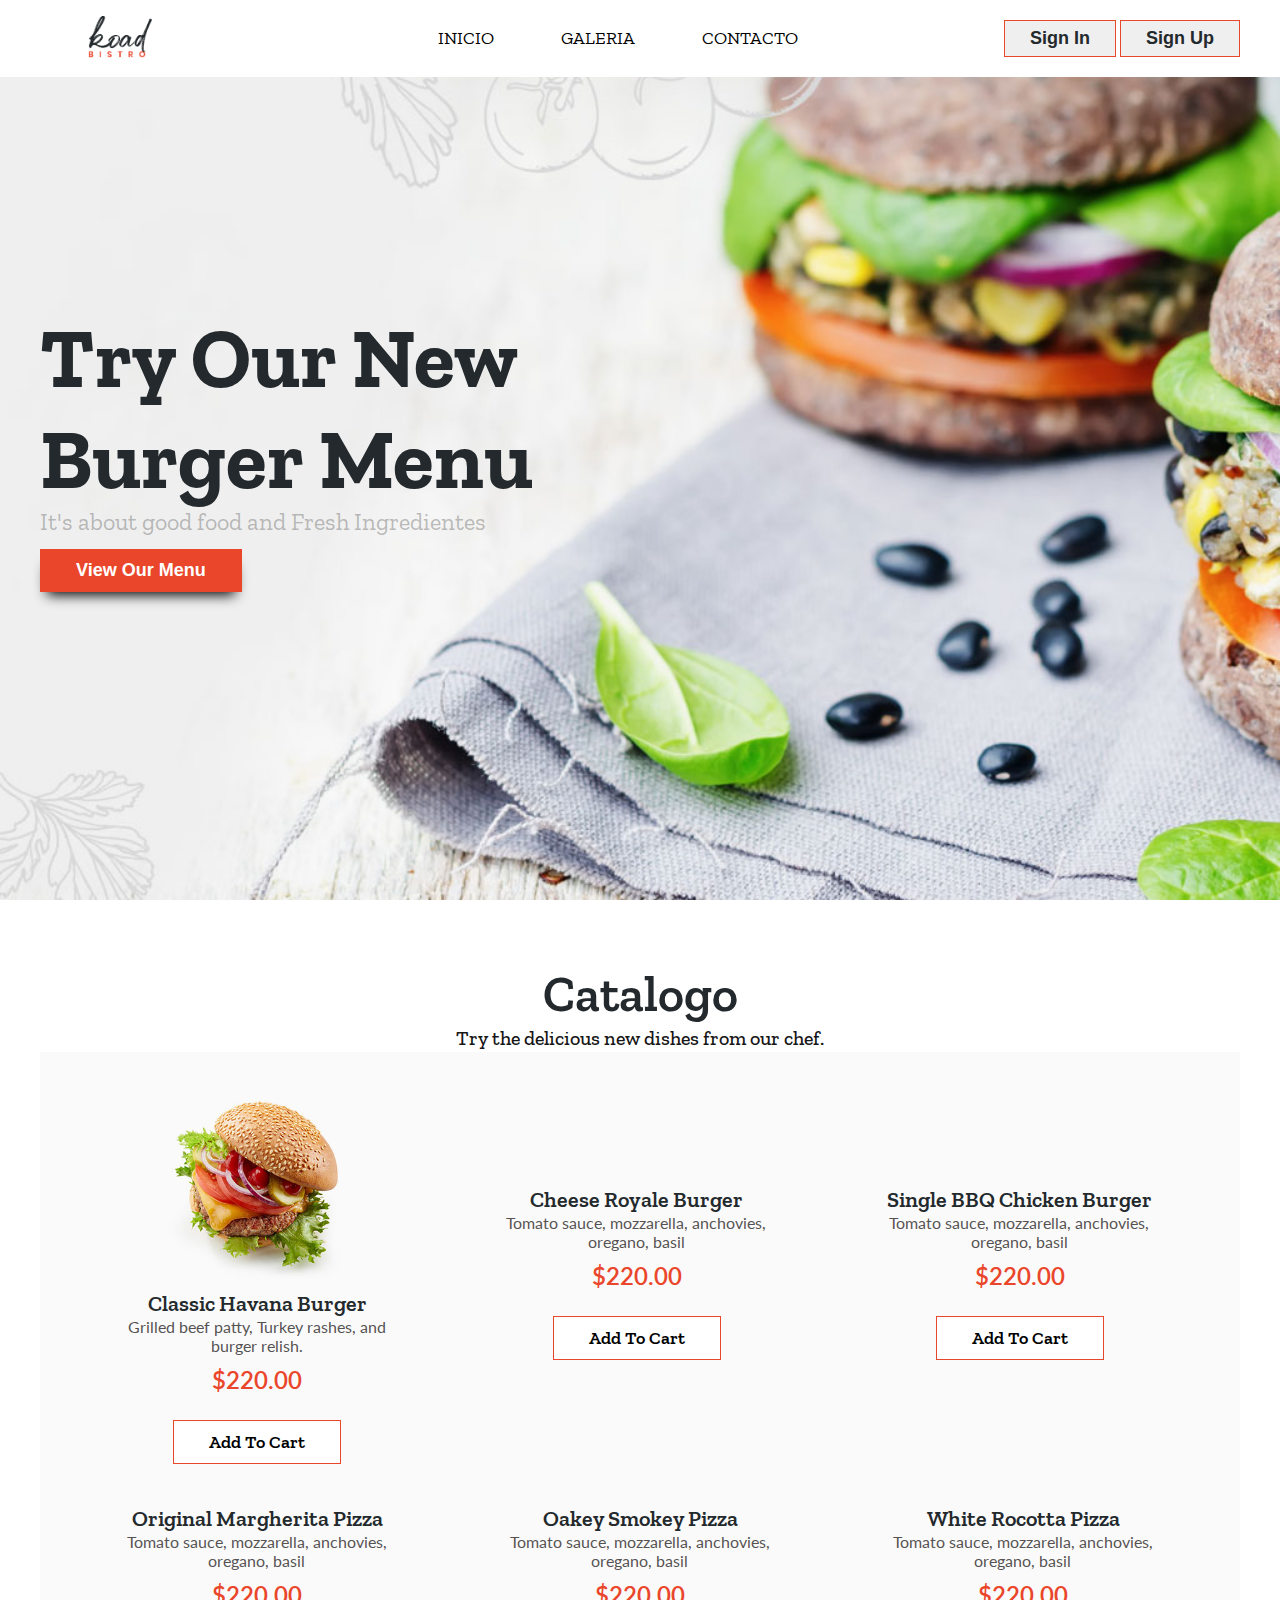
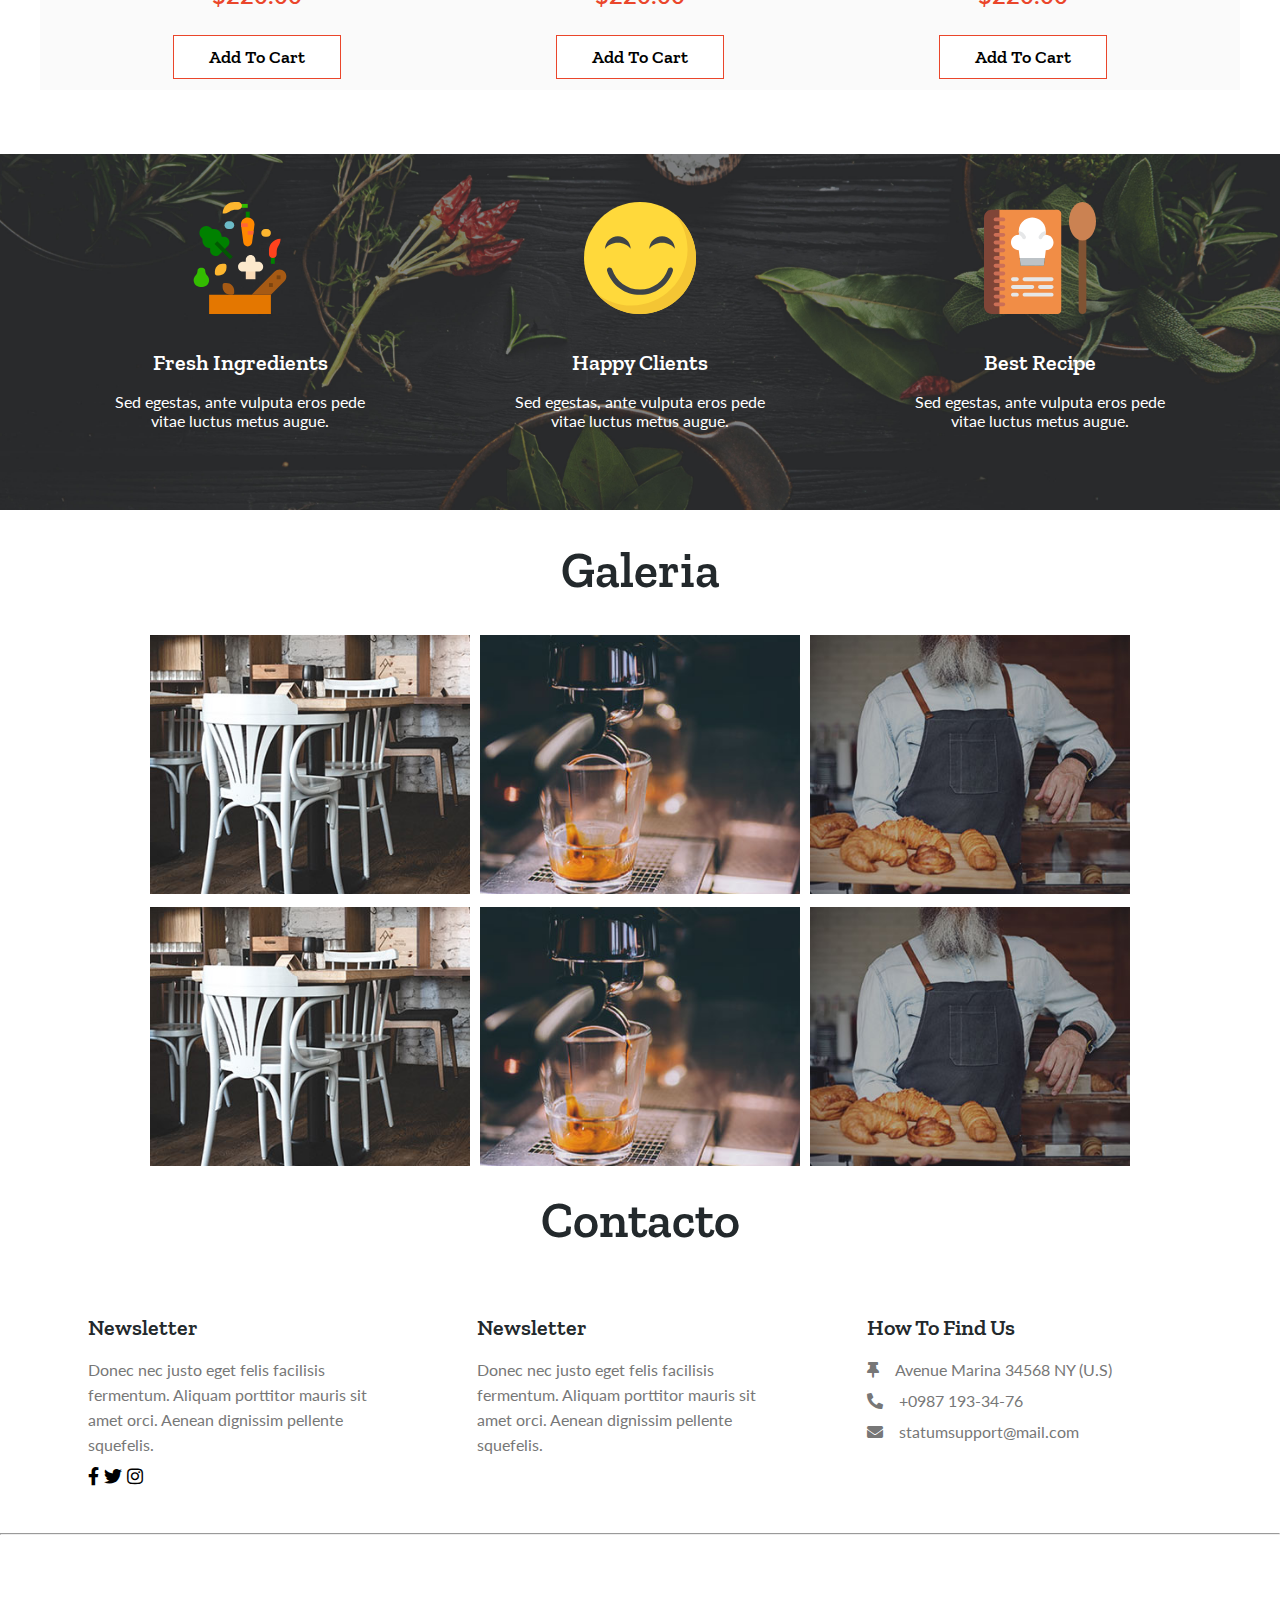
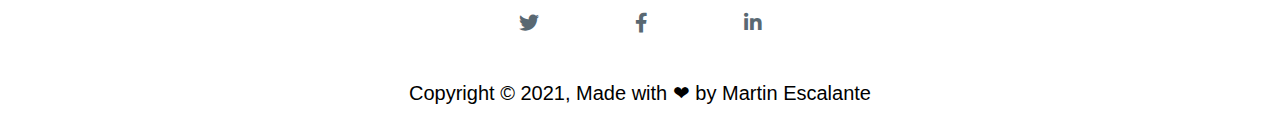
==== commit 75ac7cf2: "finalizando" ====
--- a/src/assets/index.html
+++ b/src/assets/index.html
@@ -146,7 +146,7 @@
                             <img src="img/happy.svg" alt="">
                         </div>
                         <p>
-                            Best Recipe
+                            Happy Clients
                         </p>
                         <span>
                             Sed egestas, ante vulputa eros pede vitae luctus metus augue.
@@ -157,7 +157,7 @@
                             <img src="img/recipe-book.svg" alt="">
                         </div>
                         <p>
-                            Happy Clients
+                            Best Recipe
                         </p>
                         <span>
                             Sed egestas, ante vulputa eros pede vitae luctus metus augue.
--- a/src/assets/css/main.css
+++ b/src/assets/css/main.css
@@ -284,24 +284,21 @@
     .listProducts ul span:nth-of-type(1) {
       font-family: 'Zilla Slab', serif;
       font-weight: 600;
-      line-height: 28px;
       color: #23292c;
       font-size: 22px; }
       @media (max-width: 1200px) {
         .listProducts ul span:nth-of-type(1) {
-          font-size: 50px;
-          padding: 2rem; } }
+          font-size: 70px;
+          padding: 1rem; } }
     .listProducts ul span:nth-of-type(2) {
       font-family: 'Lato', sans-serif;
       font-weight: 400;
-      line-height: 26px;
       color: #383434db;
       font-size: 16px;
       width: 80%; }
       @media (max-width: 1200px) {
         .listProducts ul span:nth-of-type(2) {
-          font-size: 30px;
-          line-height: 50px; } }
+          font-size: 50px; } }
     .listProducts ul span:nth-of-type(3) {
       color: #ea462b;
       display: block;
@@ -380,10 +377,10 @@
         .description ul li {
           margin-bottom: 3rem; }
           .description ul li .logitos {
-            width: 13rem;
+            width: 30rem;
             height: auto; }
           .description ul li p {
-            font-size: 5rem;
+            font-size: 7rem;
             color: black; } }
       .description ul li div {
         width: 6rem; }
@@ -396,7 +393,7 @@
         color: #ffffff; }
         @media (max-width: 1200px) {
           .description ul li p {
-            font-size: 4rem; } }
+            font-size: 6rem; } }
       .description ul li span {
         width: 70%;
         font-family: 'Lato', sans-serif;
@@ -405,7 +402,7 @@
         font-size: 16px; }
         @media (max-width: 1200px) {
           .description ul li span {
-            font-size: 2.4rem; } }
+            font-size: 3.4rem; } }
 
 .galeria {
   display: flex;
--- a/src/assets/css/main.css
+++ b/src/assets/css/main.css
@@ -284,24 +284,21 @@
     .listProducts ul span:nth-of-type(1) {
       font-family: 'Zilla Slab', serif;
       font-weight: 600;
-      line-height: 28px;
       color: #23292c;
       font-size: 22px; }
       @media (max-width: 1200px) {
         .listProducts ul span:nth-of-type(1) {
-          font-size: 50px;
-          padding: 2rem; } }
+          font-size: 70px;
+          padding: 1rem; } }
     .listProducts ul span:nth-of-type(2) {
       font-family: 'Lato', sans-serif;
       font-weight: 400;
-      line-height: 26px;
       color: #383434db;
       font-size: 16px;
       width: 80%; }
       @media (max-width: 1200px) {
         .listProducts ul span:nth-of-type(2) {
-          font-size: 30px;
-          line-height: 50px; } }
+          font-size: 50px; } }
     .listProducts ul span:nth-of-type(3) {
       color: #ea462b;
       display: block;
@@ -380,10 +377,10 @@
         .description ul li {
           margin-bottom: 3rem; }
           .description ul li .logitos {
-            width: 13rem;
+            width: 30rem;
             height: auto; }
           .description ul li p {
-            font-size: 5rem;
+            font-size: 7rem;
             color: black; } }
       .description ul li div {
         width: 6rem; }
@@ -396,7 +393,7 @@
         color: #ffffff; }
         @media (max-width: 1200px) {
           .description ul li p {
-            font-size: 4rem; } }
+            font-size: 6rem; } }
       .description ul li span {
         width: 70%;
         font-family: 'Lato', sans-serif;
@@ -405,7 +402,7 @@
         font-size: 16px; }
         @media (max-width: 1200px) {
           .description ul li span {
-            font-size: 2.4rem; } }
+            font-size: 3.4rem; } }
 
 .galeria {
   display: flex;
